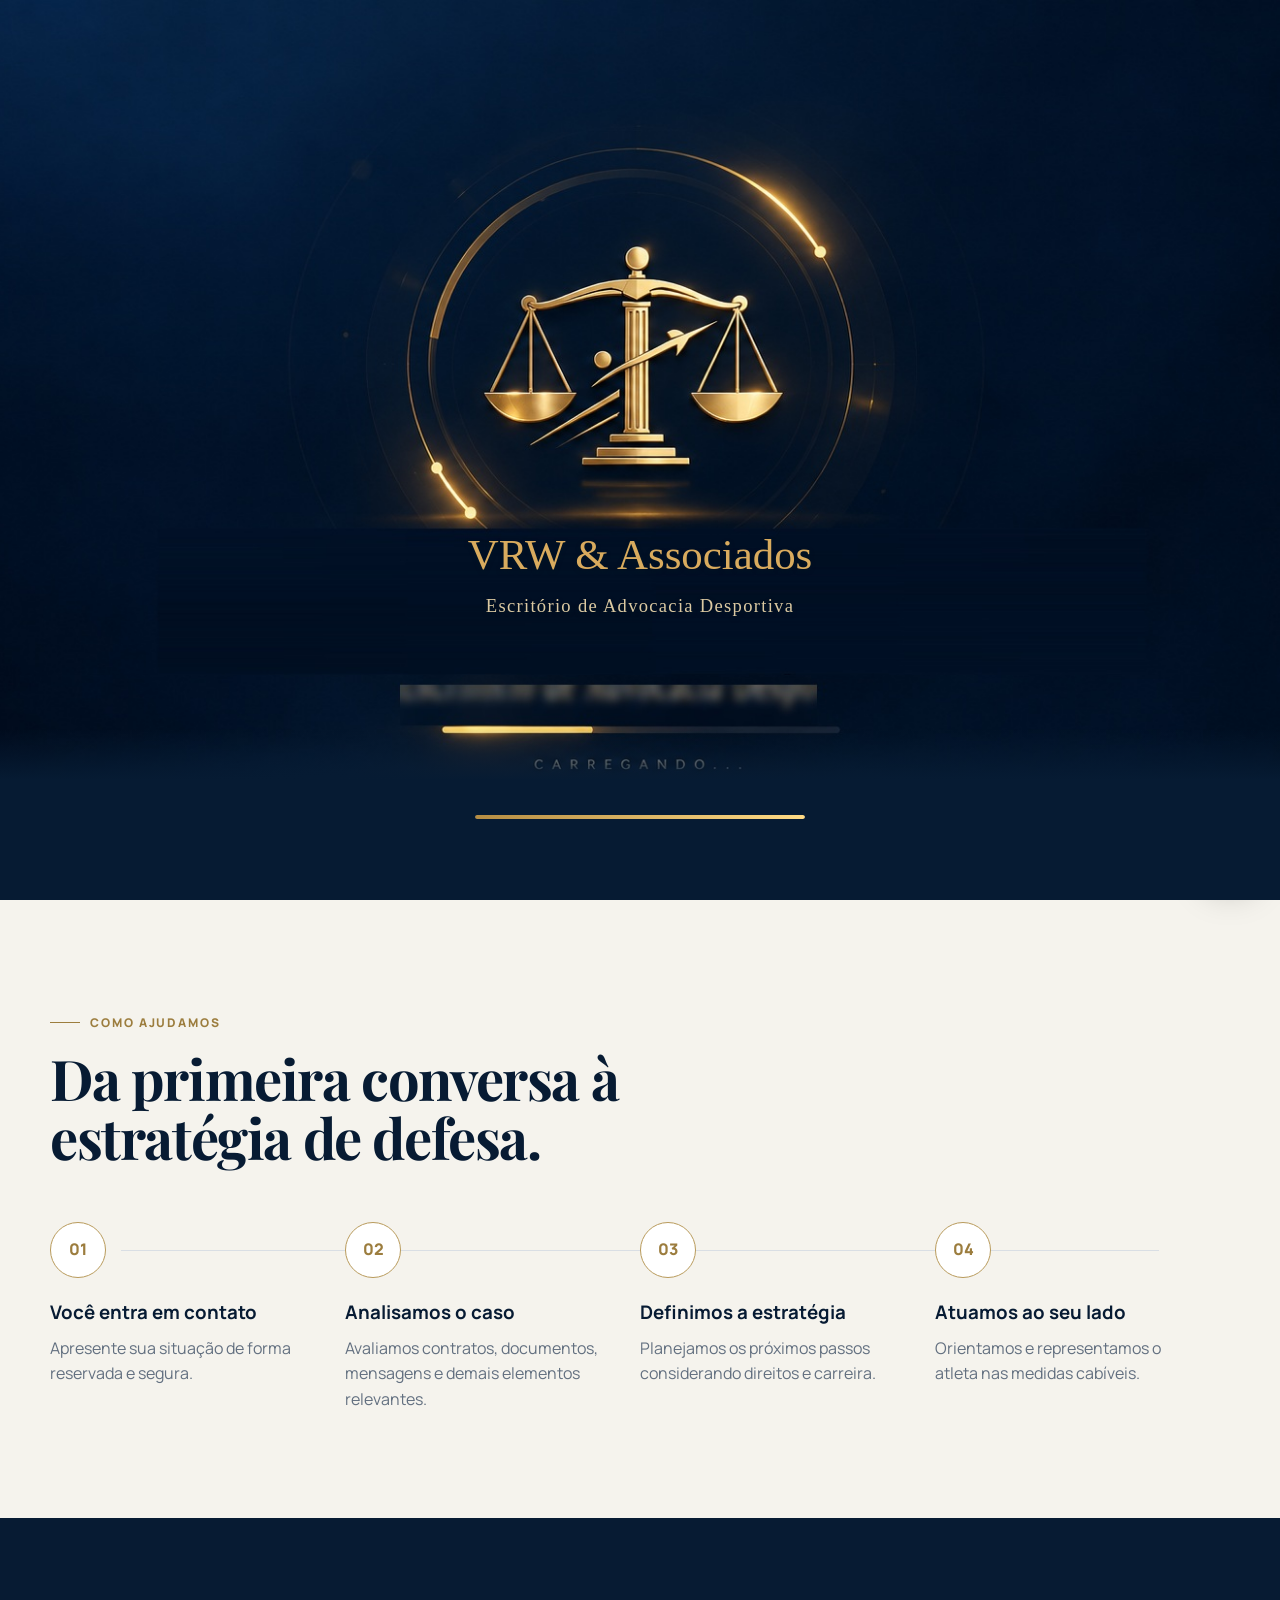
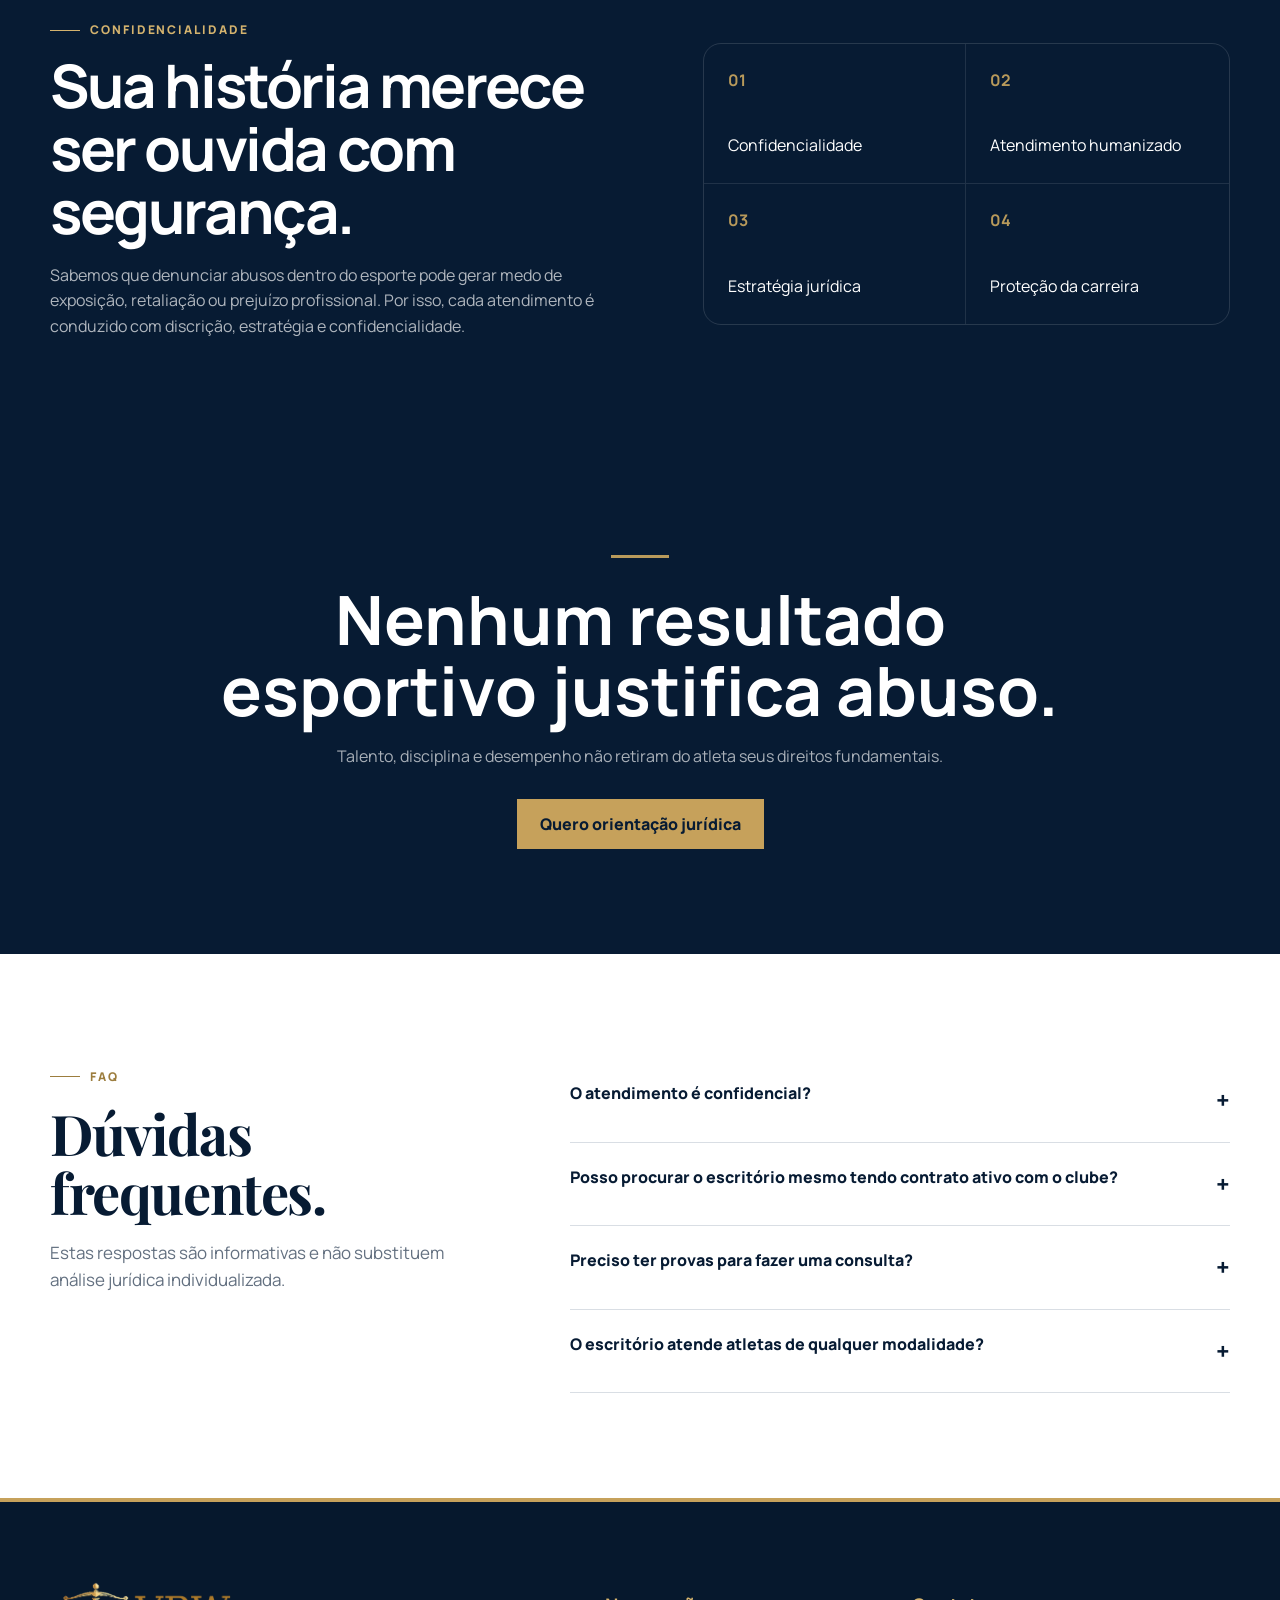
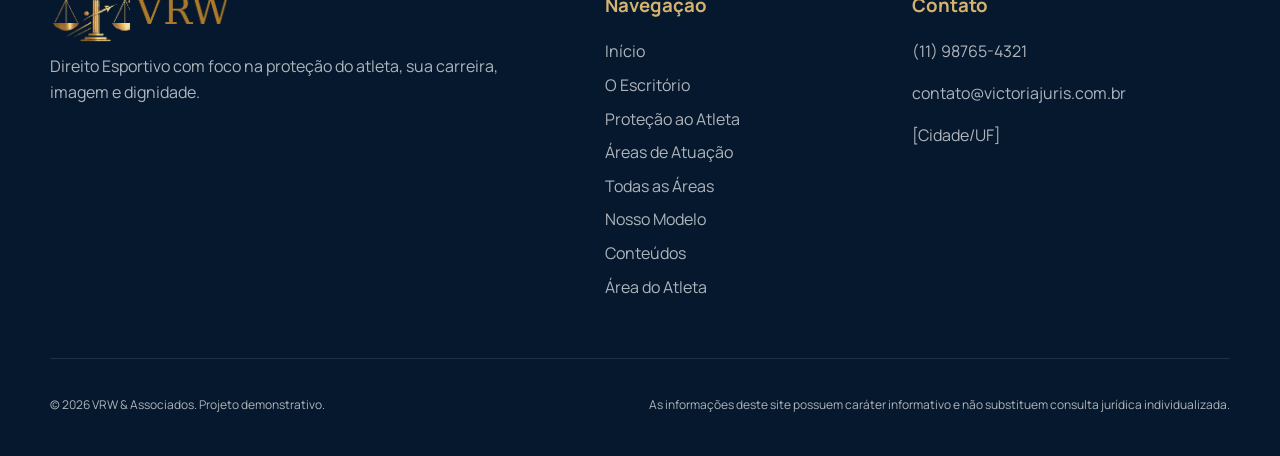
==== index.html @ a1757073 "Add files via upload" ====
<!DOCTYPE html>
<html lang="pt-BR">
<head>
  <meta charset="UTF-8" />
  <meta name="viewport" content="width=device-width, initial-scale=1.0" />
  <meta name="description" content="Escritório especializado em Direito Esportivo e proteção de atletas." />
  <title>VRW & Associados | Direito Esportivo</title>
  <link rel="preconnect" href="https://fonts.googleapis.com">
  <link rel="preconnect" href="https://fonts.gstatic.com" crossorigin>
  <link href="https://fonts.googleapis.com/css2?family=Manrope:wght@400;500;600;700;800&family=Playfair+Display:wght@700&display=swap" rel="stylesheet">
  <link rel="stylesheet" href="style.css" />
</head>
<body><div id="premiumLoader" class="premium-loader loader-b" aria-hidden="true">
<div class="loader-concept-card"><img src="assets/loader-vrw-background.jpg" alt=""><div class="vrw-loader-name" aria-label="VRW & Associados"><strong>VRW &amp; Associados</strong><span>Escritório de Advocacia Desportiva</span></div><div class="loader-progress" role="progressbar" aria-label="Carregando"><i></i></div></div></div>
  

  <a class="skip-link" href="#conteudo">Pular para o conteúdo</a>

  <header class="site-header" id="header">
    <div class="container header-inner">
      <a class="brand" href="#inicio" aria-label="VRW & Associados - início">
        <span class="brand-mark"><img src="assets/logo-vrw-header.png" alt="VRW & Associados"></span>
        
      </a>

      <button class="menu-toggle" id="menuToggle" aria-label="Abrir menu" aria-expanded="false" aria-controls="mainNav">
        <span></span><span></span><span></span>
      </button>

      <nav class="main-nav" id="mainNav" aria-label="Navegação principal">
        <a href="index.html" class="active-page">Início</a>
        <a href="escritorio.html">O Escritório</a>
        <a href="protecao.html">Proteção ao Atleta</a>
        <a href="areas.html">Áreas de Atuação</a>
        <a href="todas-areas.html">Todas as Áreas</a>
        <a href="modelo.html">Nosso Modelo</a>
        <a href="conteudos.html">Conteúdos</a>
<a href="legislacao.html">Legislação</a>
        <a href="area-atleta.html" class="athlete-nav">Área do Atleta</a>
        <a href="contato.html" class="nav-cta">Fale com um especialista</a>
      </nav>
    </div>
  </header>

  <main id="conteudo">
    <section class="hero" id="inicio">
      <div class="hero-overlay"></div>
      <div class="hero-grid-lines" aria-hidden="true"></div>
      <div class="container hero-content reveal">
        <span class="eyebrow">Direito Esportivo • Proteção • Estratégia</span>
        <h1>Sua carreira merece respeito.<br><span>Seus direitos também.</span></h1>
        <p class="hero-text">Defesa especializada de atletas contra discriminação, abuso, assédio e práticas abusivas no ambiente esportivo.</p>
        <div class="hero-actions">
          <a class="btn btn-primary" href="contato.html">Fale com nossa equipe</a>
          <a class="btn btn-secondary" href="conteudos.html">Conheça seus direitos</a>
        </div>
        <p class="hero-note">No esporte, ninguém deve escolher entre proteger sua carreira e proteger sua dignidade.</p>
      </div>
      <div class="hero-badge" aria-hidden="true">VRW & ASSOCIADOS<br>DIREITO ESPORTIVO</div>
    </section>

    

    

    

    <section class="section process">
      <div class="container">
        <div class="section-heading reveal">
          <span class="section-kicker">Como ajudamos</span>
          <h2>Da primeira conversa à estratégia de defesa.</h2>
        </div>
        <div class="process-line">
          <article class="process-step reveal"><span>01</span><h3>Você entra em contato</h3><p>Apresente sua situação de forma reservada e segura.</p></article>
          <article class="process-step reveal"><span>02</span><h3>Analisamos o caso</h3><p>Avaliamos contratos, documentos, mensagens e demais elementos relevantes.</p></article>
          <article class="process-step reveal"><span>03</span><h3>Definimos a estratégia</h3><p>Planejamos os próximos passos considerando direitos e carreira.</p></article>
          <article class="process-step reveal"><span>04</span><h3>Atuamos ao seu lado</h3><p>Orientamos e representamos o atleta nas medidas cabíveis.</p></article>
        </div>
      </div>
    </section>

    <section class="confidentiality">
      <div class="container confidentiality-inner reveal">
        <div>
          <span class="section-kicker light">Confidencialidade</span>
          <h2>Sua história merece ser ouvida com segurança.</h2>
          <p>Sabemos que denunciar abusos dentro do esporte pode gerar medo de exposição, retaliação ou prejuízo profissional. Por isso, cada atendimento é conduzido com discrição, estratégia e confidencialidade.</p>
        </div>
        <div class="trust-grid">
          <div><strong>01</strong><span>Confidencialidade</span></div>
          <div><strong>02</strong><span>Atendimento humanizado</span></div>
          <div><strong>03</strong><span>Estratégia jurídica</span></div>
          <div><strong>04</strong><span>Proteção da carreira</span></div>
        </div>
      </div>
    </section>

    

    <section class="impact">
      <div class="container reveal">
        <span class="impact-line"></span>
        <h2>Nenhum resultado esportivo justifica abuso.</h2>
        <p>Talento, disciplina e desempenho não retiram do atleta seus direitos fundamentais.</p>
        <a class="btn btn-primary" href="contato.html">Quero orientação jurídica</a>
      </div>
    </section>

    <section class="section faq-section">
      <div class="container faq-layout">
        <div class="section-heading reveal">
          <span class="section-kicker">FAQ</span>
          <h2>Dúvidas frequentes.</h2>
          <p>Estas respostas são informativas e não substituem análise jurídica individualizada.</p>
        </div>
        <div class="faq-list">
          <div class="faq-item reveal">
            <button class="faq-question" aria-expanded="false">O atendimento é confidencial?<span>+</span></button>
            <div class="faq-answer"><p>Sim. O atendimento jurídico deve preservar a privacidade das informações compartilhadas, respeitadas as regras profissionais e legais aplicáveis.</p></div>
          </div>
          <div class="faq-item reveal">
            <button class="faq-question" aria-expanded="false">Posso procurar o escritório mesmo tendo contrato ativo com o clube?<span>+</span></button>
            <div class="faq-answer"><p>Sim. A existência de contrato ativo não impede a busca por orientação jurídica independente sobre direitos e obrigações.</p></div>
          </div>
          <div class="faq-item reveal">
            <button class="faq-question" aria-expanded="false">Preciso ter provas para fazer uma consulta?<span>+</span></button>
            <div class="faq-answer"><p>Não necessariamente. A consulta pode servir justamente para entender quais informações e documentos podem ser relevantes para avaliar a situação.</p></div>
          </div>
          <div class="faq-item reveal">
            <button class="faq-question" aria-expanded="false">O escritório atende atletas de qualquer modalidade?<span>+</span></button>
            <div class="faq-answer"><p>O projeto foi pensado para atender atletas de diferentes modalidades. O escopo final deve ser ajustado conforme a estrutura e especialização real da equipe.</p></div>
          </div>
        </div>
      </div>
    </section>

    
  </main>

  <a class="whatsapp-float" href="contato.html" aria-label="Fale com nossa equipe pelo WhatsApp" title="Fale com nossa equipe">WA</a>

  <footer class="site-footer">
    <div class="container footer-grid">
      <div>
        <a class="brand footer-brand" href="index.html">
          <span class="brand-mark"><img src="assets/logo-vrw-header.png" alt="VRW & Associados"></span>
          
        </a>
        <p>Direito Esportivo com foco na proteção do atleta, sua carreira, imagem e dignidade.</p>
      </div>
      <div>
        <h3>Navegação</h3>
        <a href="index.html">Início</a>
        <a href="escritorio.html">O Escritório</a>
        <a href="protecao.html">Proteção ao Atleta</a>
        <a href="areas.html">Áreas de Atuação</a>
        <a href="todas-areas.html">Todas as Áreas</a>
        <a href="modelo.html">Nosso Modelo</a>
        <a href="conteudos.html">Conteúdos</a>
        <a href="area-atleta.html">Área do Atleta</a>
      </div>
      <div>
        <h3>Contato</h3>
        <p>(11) 98765-4321</p>
        <p>contato@victoriajuris.com.br</p>
        <p>[Cidade/UF]</p>
      </div>
    </div>
    <div class="container footer-bottom">
      <p>© 2026 VRW & Associados. Projeto demonstrativo.</p>
      <p>As informações deste site possuem caráter informativo e não substituem consulta jurídica individualizada.</p>
    </div>
  </footer>

  <script src="script.js"></script>
</body>
</html>
---- style.css ----
:root{
  --navy:#09090b;
  --navy-2:#15101f;
  --blue:#7c3aed;
  --green:#a855f7;
  --green-dark:#7c3aed;
  --gold:#c084fc;
  --white:#ffffff;
  --off:#f7f4fa;
  --text:#18131f;
  --muted:#716979;
  --line:#e4dcec;
  --radius:18px;
  --shadow:0 18px 50px rgba(8,27,45,.10);
  --container:min(1180px, calc(100% - 40px));
}
*{box-sizing:border-box}
html{scroll-behavior:smooth}
body{margin:0;font-family:"Manrope",sans-serif;color:var(--text);background:#fff;line-height:1.6}
img{max-width:100%;display:block}
a{text-decoration:none;color:inherit}
button,input,textarea,select{font:inherit}
button{cursor:pointer}
.container{width:var(--container);margin-inline:auto}
.skip-link{position:fixed;left:16px;top:-60px;z-index:9999;background:#fff;color:#000;padding:10px 14px;border-radius:8px}
.skip-link:focus{top:16px}
.site-header{position:fixed;inset:0 0 auto;z-index:1000;transition:.3s ease;border-bottom:1px solid transparent}
.site-header.scrolled{background:rgba(7,5,10,.94);backdrop-filter:blur(12px);border-bottom-color:rgba(255,255,255,.08)}
.header-inner{height:78px;display:flex;align-items:center;justify-content:space-between;gap:24px}
.brand{display:flex;align-items:center;gap:11px;color:#fff;font-weight:700;white-space:nowrap}
.brand-mark{width:40px;height:40px;border:1px solid rgba(255,255,255,.4);display:grid;place-items:center;border-radius:50%;font-family:"Playfair Display",serif;font-size:22px}
.brand-text strong{color:var(--green);font-weight:800}
.main-nav{display:flex;align-items:center;gap:22px;color:rgba(255,255,255,.84);font-size:14px;font-weight:600}
.main-nav a{transition:.2s}
.main-nav a:hover,.main-nav a:focus-visible{color:#fff}
.nav-cta{border:1px solid var(--green);padding:11px 15px;border-radius:999px;color:#fff!important}
.menu-toggle{display:none;background:none;border:0;width:42px;height:42px;padding:8px}
.menu-toggle span{display:block;height:2px;background:#fff;margin:6px 0}
.hero{
  min-height:100vh;
  position:relative;
  display:flex;
  align-items:center;
  color:#fff;
  background:
    radial-gradient(circle at 78% 30%, rgba(168,85,247,.20), transparent 28%),
    radial-gradient(circle at 15% 78%, rgba(124,58,237,.14), transparent 30%),
    linear-gradient(135deg,#050407 0%,#0c0811 52%,#13081b 100%);
  overflow:hidden
}
.hero-overlay{position:absolute;inset:0;background:linear-gradient(180deg,rgba(0,0,0,.08),rgba(0,0,0,.36))}
.hero-grid-lines{position:absolute;right:-180px;bottom:-180px;width:680px;height:680px;border:1px solid rgba(255,255,255,.12);border-radius:50%;box-shadow:0 0 0 80px rgba(255,255,255,.035),0 0 0 160px rgba(255,255,255,.025)}
.hero-content{position:relative;z-index:2;padding-top:120px;padding-bottom:90px}
.eyebrow,.section-kicker{display:inline-flex;align-items:center;gap:10px;text-transform:uppercase;letter-spacing:.15em;font-size:12px;font-weight:800;color:var(--green)}
.eyebrow:before,.section-kicker:before{content:"";width:30px;height:1px;background:currentColor}
.hero h1{font-size:clamp(44px,7vw,82px);line-height:1.02;letter-spacing:-.045em;max-width:900px;margin:22px 0 24px}
.hero h1 span{color:var(--green)}
.hero-text{font-size:clamp(17px,2vw,21px);max-width:690px;color:rgba(255,255,255,.82)}
.hero-actions{display:flex;gap:14px;flex-wrap:wrap;margin:34px 0 30px}
.btn{display:inline-flex;align-items:center;justify-content:center;min-height:50px;padding:0 22px;border-radius:10px;border:1px solid transparent;font-weight:800;transition:.2s ease}
.btn-primary{background:var(--green);color:#110817}
.btn-primary:hover{background:#c084fc;transform:translateY(-2px)}
.btn-secondary{border-color:rgba(255,255,255,.35);color:#fff;background:rgba(255,255,255,.04)}
.btn-secondary:hover{background:rgba(255,255,255,.12)}
.hero-note{max-width:650px;padding-left:18px;border-left:2px solid var(--gold);color:rgba(255,255,255,.72)}
.hero-badge{position:absolute;right:5%;bottom:7%;z-index:2;border:1px solid rgba(255,255,255,.24);border-radius:50%;width:135px;height:135px;display:grid;place-items:center;text-align:center;font-size:11px;letter-spacing:.14em;font-weight:800;transform:rotate(-9deg)}
.section{padding:110px 0}
.split{display:grid;grid-template-columns:1fr 1fr;gap:80px;align-items:start}
.section-heading{max-width:780px}
.section-heading.centered{text-align:center;margin-inline:auto}
.section-heading.centered .section-kicker{justify-content:center}
.section-heading h2{font-size:clamp(34px,5vw,56px);line-height:1.06;letter-spacing:-.04em;margin:16px 0 18px;color:var(--navy)}
.section-heading p{color:var(--muted);font-size:17px}
.intro-copy{font-size:18px;color:var(--muted)}
.issue-grid{display:grid;grid-template-columns:repeat(3,1fr);gap:18px;margin-top:58px}
.issue-card,.area-card{border:1px solid var(--line);border-radius:var(--radius);padding:28px;background:#fff;transition:.25s ease}
.issue-card:hover,.area-card:hover{transform:translateY(-5px);box-shadow:var(--shadow);border-color:#bfcfd6}
.issue-card span{font-size:12px;color:var(--green-dark);font-weight:800}
.issue-card h3,.area-card h3{margin:14px 0 8px;color:var(--navy)}
.issue-card p,.area-card p{margin:0;color:var(--muted)}
.protection{background:var(--off)}
.pillar-grid{display:grid;grid-template-columns:repeat(3,1fr);gap:22px;margin-top:52px}
.pillar-card{background:#fff;border-radius:22px;padding:38px;box-shadow:0 10px 30px rgba(43,16,63,.08)}
.pillar-card.featured{background:var(--navy);color:#fff;transform:translateY(-12px)}
.pillar-card h3{font-size:28px;margin:22px 0 10px}
.pillar-card:not(.featured) h3{color:var(--navy)}
.pillar-card p{color:var(--muted)}
.pillar-card.featured p{color:rgba(255,255,255,.72)}
.pillar-number{width:52px;height:52px;border:1px solid var(--line);display:grid;place-items:center;border-radius:50%;color:var(--green-dark);font-weight:800}
.featured .pillar-number{border-color:rgba(255,255,255,.2);color:var(--green)}
.areas-grid{display:grid;grid-template-columns:repeat(4,1fr);gap:16px;margin-top:48px}
.model{background:var(--navy);color:#fff}
.model .section-heading h2{color:#fff}
.model .section-heading p{color:rgba(255,255,255,.62)}
.model-tabs{display:grid;grid-template-columns:repeat(5,1fr);margin:54px 0 26px;border:1px solid rgba(255,255,255,.14);border-radius:16px;overflow:hidden}
.model-tab{border:0;border-right:1px solid rgba(255,255,255,.12);background:transparent;color:rgba(255,255,255,.58);padding:20px 12px;display:flex;flex-direction:column;gap:5px;align-items:center}
.model-tab:last-child{border-right:0}
.model-tab b{font-size:12px;color:var(--green)}
.model-tab span{font-weight:700}
.model-tab.active{background:var(--green);color:#110817}
.model-tab.active b{color:#110817}
.model-panel{display:none;background:#171020;border:1px solid rgba(255,255,255,.1);border-radius:22px;padding:36px}
.model-panel.active{display:block;animation:fadePanel .35s ease}
@keyframes fadePanel{from{opacity:0;transform:translateY(8px)}to{opacity:1;transform:none}}
.panel-number{color:var(--green);font-size:13px;font-weight:800}
.model-panel h3{font-size:34px;margin:6px 0 8px}
.panel-lead{color:rgba(255,255,255,.68);max-width:800px}
.panel-columns{display:grid;grid-template-columns:repeat(3,1fr);gap:26px;margin-top:30px;padding-top:28px;border-top:1px solid rgba(255,255,255,.1)}
.panel-columns h4{color:var(--green);margin:0 0 7px}
.panel-columns p{color:rgba(255,255,255,.66);margin:0}
.process-line{display:grid;grid-template-columns:repeat(4,1fr);gap:0;margin-top:55px;position:relative}
.process-line:before{content:"";position:absolute;left:6%;right:6%;top:28px;height:1px;background:var(--line)}
.process-step{position:relative;padding-right:30px}
.process-step span{position:relative;z-index:1;width:56px;height:56px;border-radius:50%;background:#fff;border:1px solid var(--green);display:grid;place-items:center;color:var(--green-dark);font-weight:800}
.process-step h3{color:var(--navy);margin:20px 0 8px}
.process-step p{color:var(--muted);margin:0}
.confidentiality{background:linear-gradient(135deg,#09070d,#251334);color:#fff;padding:95px 0}
.confidentiality-inner{display:grid;grid-template-columns:1.05fr .95fr;gap:70px;align-items:center}
.section-kicker.light{color:var(--green)}
.confidentiality h2{font-size:clamp(36px,5vw,60px);line-height:1.05;letter-spacing:-.04em;margin:14px 0 20px}
.confidentiality p{color:rgba(255,255,255,.68)}
.trust-grid{display:grid;grid-template-columns:1fr 1fr;border:1px solid rgba(255,255,255,.13);border-radius:18px;overflow:hidden}
.trust-grid div{min-height:140px;padding:24px;display:flex;flex-direction:column;justify-content:space-between;border-right:1px solid rgba(255,255,255,.1);border-bottom:1px solid rgba(255,255,255,.1)}
.trust-grid div:nth-child(even){border-right:0}
.trust-grid div:nth-last-child(-n+2){border-bottom:0}
.trust-grid strong{color:var(--green)}
.article-grid{display:grid;grid-template-columns:repeat(4,1fr);gap:18px;margin-top:46px}
.article-card{border-top:3px solid var(--navy);background:var(--off);padding:28px;border-radius:0 0 16px 16px;min-height:260px;display:flex;flex-direction:column}
.article-card>span{font-size:12px;text-transform:uppercase;letter-spacing:.12em;color:var(--green-dark);font-weight:800}
.article-card h3{color:var(--navy);font-size:21px}
.article-card a{margin-top:auto;font-weight:800;color:var(--blue)}
.impact{padding:105px 0;background:#08070a;color:#fff;text-align:center}
.impact-line{display:block;width:58px;height:3px;background:var(--green);margin:0 auto 26px}
.impact h2{font-size:clamp(40px,6vw,68px);line-height:1.04;max-width:920px;margin:0 auto 18px}
.impact p{color:rgba(255,255,255,.65);margin-bottom:30px}
.faq-layout{display:grid;grid-template-columns:.8fr 1.2fr;gap:80px}
.faq-item{border-bottom:1px solid var(--line)}
.faq-question{width:100%;border:0;background:transparent;padding:22px 0;display:flex;justify-content:space-between;gap:20px;text-align:left;color:var(--navy);font-weight:800}
.faq-question span{font-size:24px;transition:.2s}
.faq-question[aria-expanded="true"] span{transform:rotate(45deg)}
.faq-answer{display:grid;grid-template-rows:0fr;transition:.3s ease}
.faq-answer>p{overflow:hidden;margin:0;color:var(--muted)}
.faq-item.open .faq-answer{grid-template-rows:1fr}
.faq-item.open .faq-answer>p{padding-bottom:22px}
.contact{background:var(--off)}
.contact-layout{display:grid;grid-template-columns:.85fr 1.15fr;gap:70px}
.contact-copy h2{font-size:clamp(38px,5vw,58px);line-height:1.05;color:var(--navy);margin:15px 0}
.contact-copy>p{color:var(--muted)}
.contact-info{margin-top:35px;padding-top:25px;border-top:1px solid var(--line);display:grid;gap:8px}
.contact-form{background:#fff;padding:34px;border-radius:22px;box-shadow:var(--shadow)}
.contact-form label{display:flex;flex-direction:column;gap:7px;font-weight:700;font-size:14px;margin-bottom:16px}
.contact-form small{font-weight:500;color:var(--muted)}
.field-row{display:grid;grid-template-columns:1fr 1fr;gap:14px}
.contact-form input,.contact-form textarea,.contact-form select{width:100%;border:1px solid var(--line);border-radius:10px;padding:13px 14px;background:#fbfcfc;outline:none}
.contact-form input:focus,.contact-form textarea:focus,.contact-form select:focus{border-color:var(--green-dark);box-shadow:0 0 0 3px rgba(168,85,247,.15)}
.check-label{flex-direction:row!important;align-items:flex-start!important;font-weight:500!important}
.check-label input{width:auto;margin-top:4px}
.btn.full{width:100%;border:0}
.form-status{min-height:24px;font-size:14px;color:var(--green-dark);margin:10px 0 0}
.whatsapp-float{position:fixed;right:22px;bottom:22px;width:56px;height:56px;border-radius:50%;display:grid;place-items:center;background:var(--green);color:#110817;font-weight:900;z-index:950;box-shadow:0 14px 35px rgba(0,0,0,.25)}
.site-footer{background:#050407;color:rgba(255,255,255,.65);padding:70px 0 30px}
.footer-grid{display:grid;grid-template-columns:1.4fr .7fr .9fr;gap:60px}
.footer-brand{margin-bottom:18px}
.footer-grid h3{color:#fff}
.footer-grid a{display:block;margin:8px 0}
.footer-bottom{display:flex;justify-content:space-between;gap:25px;border-top:1px solid rgba(255,255,255,.1);margin-top:50px;padding-top:24px;font-size:12px}
.reveal{opacity:0;transform:translateY(22px);transition:opacity .65s ease,transform .65s ease}
.reveal.visible{opacity:1;transform:none}
:focus-visible{outline:3px solid rgba(168,85,247,.5);outline-offset:3px}
@media (max-width:980px){
  .menu-toggle{display:block}
  .main-nav{position:absolute;top:78px;left:20px;right:20px;background:#0b0710;border:1px solid rgba(255,255,255,.12);border-radius:16px;padding:18px;display:none;flex-direction:column;align-items:stretch;gap:4px;box-shadow:var(--shadow)}
  .main-nav.open{display:flex}
  .main-nav a{padding:11px 8px}
  .nav-cta{text-align:center;margin-top:6px}
  .issue-grid{grid-template-columns:repeat(2,1fr)}
  .areas-grid{grid-template-columns:repeat(2,1fr)}
  .article-grid{grid-template-columns:repeat(2,1fr)}
  .panel-columns{grid-template-columns:1fr}
  .faq-layout,.contact-layout,.confidentiality-inner,.split{grid-template-columns:1fr;gap:42px}
}
@media (max-width:720px){
  :root{--container:min(100% - 28px,1180px)}
  .header-inner{height:70px}
  .main-nav{top:70px;left:14px;right:14px}
  .hero{min-height:94vh;background-position:60% center}
  .hero-content{padding-top:120px}
  .hero h1{font-size:44px}
  .hero-badge{display:none}
  .section{padding:78px 0}
  .issue-grid,.pillar-grid,.areas-grid,.article-grid{grid-template-columns:1fr}
  .pillar-card.featured{transform:none}
  .model-tabs{grid-template-columns:1fr;margin-top:38px}
  .model-tab{display:flex;flex-direction:row;justify-content:flex-start;gap:14px;border-right:0;border-bottom:1px solid rgba(255,255,255,.1);padding:14px 18px}
  .model-tab:last-child{border-bottom:0}
  .model-panel{padding:25px}
  .model-panel h3{font-size:28px}
  .process-line{grid-template-columns:1fr;gap:30px}
  .process-line:before{left:28px;right:auto;top:10px;bottom:10px;width:1px;height:auto}
  .process-step{padding-left:78px;padding-right:0}
  .process-step span{position:absolute;left:0;top:0}
  .field-row{grid-template-columns:1fr;gap:0}
  .contact-form{padding:24px}
  .footer-grid{grid-template-columns:1fr}
  .footer-bottom{flex-direction:column}
}

/* ===== Victoria Juris / multi-page additions ===== */
.brand-mark{
  width:46px;
  height:46px;
  border-radius:14px 14px 18px 18px;
  border:1px solid rgba(192,132,252,.65);
  color:#fff;
  font-size:14px;
  letter-spacing:-.04em;
  background:linear-gradient(145deg,rgba(168,85,247,.16),rgba(255,255,255,.02));
  box-shadow:inset 0 0 22px rgba(168,85,247,.08);
}
.brand-text{font-family:"Playfair Display",serif;font-size:18px;letter-spacing:.02em}
.brand-text strong{font-family:"Manrope",sans-serif;letter-spacing:.08em;text-transform:uppercase;font-size:11px;margin-left:4px}

.hero::before{
  content:"VJ";
  position:absolute;
  right:7vw;
  top:50%;
  transform:translateY(-48%);
  font-family:"Playfair Display",serif;
  font-size:clamp(180px,25vw,430px);
  line-height:.8;
  color:transparent;
  -webkit-text-stroke:1px rgba(192,132,252,.20);
  text-shadow:0 0 80px rgba(168,85,247,.11);
  pointer-events:none;
}
.hero::after{
  content:"";
  position:absolute;
  width:420px;height:520px;
  right:10%;top:50%;
  transform:translateY(-48%);
  clip-path:polygon(50% 0,92% 16%,85% 70%,50% 100%,15% 70%,8% 16%);
  border:1px solid rgba(192,132,252,.28);
  background:linear-gradient(145deg,rgba(168,85,247,.08),rgba(255,255,255,.01));
  box-shadow:0 0 80px rgba(168,85,247,.08);
  pointer-events:none;
}
.hero-overlay{
  background:
    linear-gradient(90deg,rgba(4,3,6,.96) 0%,rgba(7,5,10,.84) 52%,rgba(11,6,16,.30) 100%);
}
.hero-grid-lines{
  right:-210px;bottom:-220px;width:720px;height:720px;
  border-color:rgba(192,132,252,.14);
  box-shadow:0 0 0 80px rgba(168,85,247,.02),0 0 0 160px rgba(168,85,247,.015)
}

/* Internal page */
.inner-page{background:#070609;color:#fff;min-height:100vh}
.inner-page .site-header{background:rgba(7,5,10,.96);border-bottom-color:rgba(255,255,255,.07)}
.page-hero{
  padding:150px 0 85px;
  position:relative;
  overflow:hidden;
  background:
    radial-gradient(circle at 82% 44%,rgba(168,85,247,.20),transparent 25%),
    linear-gradient(135deg,#070609,#120a18);
  border-bottom:1px solid rgba(255,255,255,.08)
}
.page-hero::after{
  content:"VJ";
  position:absolute;
  right:8%;top:46%;
  transform:translateY(-50%);
  font-family:"Playfair Display",serif;
  font-size:clamp(120px,20vw,300px);
  color:transparent;
  -webkit-text-stroke:1px rgba(192,132,252,.22);
}
.breadcrumbs{font-size:12px;color:rgba(255,255,255,.48);margin-bottom:24px}
.breadcrumbs a{color:rgba(255,255,255,.7)}
.page-hero h1{font-size:clamp(44px,7vw,76px);line-height:1;margin:0 0 18px;letter-spacing:-.045em}
.page-hero p{max-width:720px;color:rgba(255,255,255,.68);font-size:18px}
.page-section{padding:90px 0;border-bottom:1px solid rgba(255,255,255,.08)}
.office-grid{display:grid;grid-template-columns:1fr 1fr;gap:70px;align-items:start}
.office-heading h2{font-size:clamp(34px,5vw,52px);line-height:1.08;margin:12px 0 20px}
.office-copy{color:rgba(255,255,255,.68);font-size:17px}
.office-values{display:grid;gap:14px}
.value-card{
  display:grid;grid-template-columns:52px 1fr;gap:16px;
  padding:20px;border:1px solid rgba(255,255,255,.10);
  border-radius:16px;background:rgba(255,255,255,.025)
}
.value-icon{width:52px;height:52px;border:1px solid rgba(168,85,247,.5);border-radius:50%;display:grid;place-items:center;color:#c084fc;font-weight:800}
.value-card h3{margin:0 0 4px;color:#c084fc;font-size:14px;text-transform:uppercase;letter-spacing:.08em}
.value-card p{margin:0;color:rgba(255,255,255,.66)}

.differentials-grid{display:grid;grid-template-columns:repeat(5,1fr);gap:14px;margin-top:38px}
.diff-card{
  min-height:215px;padding:22px;border-radius:16px;
  background:linear-gradient(180deg,rgba(168,85,247,.075),rgba(255,255,255,.02));
  border:1px solid rgba(255,255,255,.09)
}
.diff-card span{display:grid;place-items:center;width:42px;height:42px;border:1px solid rgba(168,85,247,.45);border-radius:12px;color:#c084fc;font-weight:800;margin-bottom:35px}
.diff-card h3{font-size:16px;color:#c084fc;margin:0 0 8px}
.diff-card p{font-size:14px;color:rgba(255,255,255,.6);margin:0}

.office-areas-wrap{display:grid;grid-template-columns:1.2fr .8fr;gap:28px;margin-top:35px}
.office-areas-list{
  display:grid;grid-template-columns:1fr 1fr;gap:10px 28px;
  padding:30px;border:1px solid rgba(255,255,255,.09);border-radius:18px;background:rgba(255,255,255,.02)
}
.office-areas-list div{position:relative;padding-left:16px;color:rgba(255,255,255,.72)}
.office-areas-list div::before{content:"";position:absolute;left:0;top:.7em;width:5px;height:5px;border-radius:50%;background:#a855f7}
.audience-card{
  padding:30px;border:1px solid rgba(168,85,247,.35);border-radius:18px;
  background:radial-gradient(circle at 100% 0,rgba(168,85,247,.14),transparent 45%),rgba(255,255,255,.02)
}
.audience-card h3{color:#c084fc;margin-top:0;font-size:24px}
.audience-card p{color:rgba(255,255,255,.65)}
.sport-dots{display:flex;flex-wrap:wrap;gap:10px;margin-top:24px}
.sport-dots span{min-width:44px;height:44px;border-radius:50%;border:1px solid rgba(168,85,247,.45);display:grid;place-items:center;color:#c084fc;font-weight:800;font-size:12px}

.commitment{
  display:grid;grid-template-columns:1fr .9fr;gap:60px;align-items:center;
  padding:45px;border-radius:22px;border:1px solid rgba(255,255,255,.09);
  background:linear-gradient(135deg,rgba(168,85,247,.07),rgba(255,255,255,.02))
}
.commitment blockquote{margin:0;font-family:"Playfair Display",serif;font-size:clamp(30px,4vw,48px);line-height:1.08;color:#c084fc}
.commitment p{color:rgba(255,255,255,.68)}

.inner-page .site-footer{border-top:1px solid rgba(255,255,255,.08)}
@media(max-width:980px){
  .hero::after{opacity:.45;right:-10%}
  .office-grid,.office-areas-wrap,.commitment{grid-template-columns:1fr}
  .differentials-grid{grid-template-columns:repeat(2,1fr)}
}
@media(max-width:720px){
  .hero::before{right:-25%;opacity:.6}
  .hero::after{width:280px;height:350px;right:-28%;opacity:.3}
  .page-hero::after{right:-25%;opacity:.6}
  .differentials-grid,.office-areas-list{grid-template-columns:1fr}
}

/* ===== Navegação em páginas separadas ===== */
.main-nav a.active-page{
  color:#c084fc;
  position:relative;
}
.main-nav a.active-page::after{
  content:"";
  position:absolute;
  left:0;right:0;bottom:-10px;
  height:2px;
  background:linear-gradient(90deg,#7c3aed,#c084fc);
  border-radius:99px;
}
.inner-page .pillar-card,
.inner-page .issue-card,
.inner-page .area-card,
.inner-page .article-card{
  background:linear-gradient(180deg,rgba(255,255,255,.045),rgba(255,255,255,.018));
  border-color:rgba(255,255,255,.10);
  color:#fff;
}
.inner-page .pillar-card h3,
.inner-page .issue-card h3,
.inner-page .area-card h3,
.inner-page .article-card h3{color:#fff}
.inner-page .pillar-card p,
.inner-page .issue-card p,
.inner-page .area-card p,
.inner-page .article-card p{color:rgba(255,255,255,.60)}
.inner-page .pillar-card.featured{
  background:linear-gradient(145deg,rgba(124,58,237,.35),rgba(20,11,29,.95));
  border:1px solid rgba(192,132,252,.35);
}
.page-areas-grid{grid-template-columns:repeat(3,1fr)}
.area-index{display:block;color:#a855f7;font-size:12px;font-weight:800;margin-bottom:18px}
.content-page-grid{grid-template-columns:repeat(3,1fr)}
.content-page-grid .article-card{min-height:300px}
.model-page-section{background:#070609}
.model-page-section .section-heading h2{color:#fff}
.model-page-section .section-heading p{color:rgba(255,255,255,.62)}
.contact-layout .contact-copy h2{color:#fff}
.inner-page .contact-form{background:#0d0a11;border:1px solid rgba(255,255,255,.10);box-shadow:none}
.inner-page .contact-form input,
.inner-page .contact-form textarea,
.inner-page .contact-form select{
  background:#120e17;color:#fff;border-color:rgba(255,255,255,.12)
}
.inner-page .contact-form input::placeholder,
.inner-page .contact-form textarea::placeholder{color:rgba(255,255,255,.32)}
.inner-page .contact-info{border-top-color:rgba(255,255,255,.10)}
.inner-page .contact-copy>p,
.inner-page .contact-info{color:rgba(255,255,255,.65)}
@media(max-width:980px){
  .page-areas-grid,.content-page-grid{grid-template-columns:repeat(2,1fr)}
}
@media(max-width:720px){
  .main-nav a.active-page::after{bottom:4px}
  .page-areas-grid,.content-page-grid{grid-template-columns:1fr}
}

/* ===== Brand polish v4 ===== */
.brand{
  display:inline-flex;
  align-items:center;
  gap:12px;
  text-decoration:none;
  white-space:nowrap;
}
.brand-mark{
  flex:0 0 46px;
  width:46px;
  height:46px;
  display:grid;
  place-items:center;
  border-radius:14px;
  border:1px solid rgba(192,132,252,.62);
  background:linear-gradient(145deg,rgba(168,85,247,.18),rgba(15,10,20,.92));
  box-shadow:inset 0 0 22px rgba(168,85,247,.08),0 8px 28px rgba(0,0,0,.18);
  font-family:"Manrope",sans-serif;
  font-size:13px;
  line-height:1;
  font-weight:800;
  letter-spacing:.04em;
  color:#fff;
}
.brand-text{
  display:flex;
  align-items:baseline;
  gap:7px;
  font-family:"Manrope",sans-serif;
  font-size:17px;
  line-height:1;
  font-weight:700;
  letter-spacing:-.02em;
  color:#fff;
}
.brand-text strong{
  margin:0;
  font-family:"Manrope",sans-serif;
  font-size:10px;
  line-height:1;
  font-weight:800;
  letter-spacing:.16em;
  text-transform:uppercase;
  color:#c084fc;
}
.footer-brand .brand-text{color:#fff}
@media(max-width:720px){
  .brand{gap:9px}
  .brand-mark{width:40px;height:40px;flex-basis:40px;font-size:12px}
  .brand-text{font-size:15px;gap:5px}
  .brand-text strong{font-size:9px;letter-spacing:.13em}
}

/* ===== Victoria Juris page transition loader ===== */
.page-loader{
  position:fixed;
  inset:0;
  z-index:99999;
  display:grid;
  place-items:center;
  background:
    radial-gradient(circle at 50% 45%,rgba(124,58,237,.16),transparent 28%),
    #060408;
  opacity:0;
  visibility:hidden;
  pointer-events:none;
  transition:opacity .22s ease,visibility .22s ease;
}
.page-loader.is-visible{
  opacity:1;
  visibility:visible;
  pointer-events:all;
}
.vj-loader{
  width:min(230px,70vw);
  display:flex;
  flex-direction:column;
  align-items:center;
  gap:14px;
}
.vj-loader-shield{
  width:76px;
  height:76px;
  display:grid;
  place-items:center;
  border:1px solid rgba(192,132,252,.72);
  border-radius:23px;
  background:linear-gradient(145deg,rgba(168,85,247,.18),rgba(12,8,16,.96));
  box-shadow:0 0 0 0 rgba(168,85,247,.30),inset 0 0 28px rgba(168,85,247,.10);
  animation:vjPulse 1s ease-in-out infinite;
}
.vj-loader-shield span{
  color:#fff;
  font-family:"Manrope",sans-serif;
  font-size:20px;
  font-weight:800;
  letter-spacing:.06em;
}
.vj-loader-name{
  display:flex;
  align-items:baseline;
  gap:7px;
}
.vj-loader-name strong{
  color:#fff;
  font-family:"Manrope",sans-serif;
  font-size:17px;
  font-weight:700;
}
.vj-loader-name span{
  color:#c084fc;
  font-family:"Manrope",sans-serif;
  font-size:10px;
  font-weight:800;
  letter-spacing:.16em;
}
.vj-loader-line{
  width:150px;
  height:2px;
  overflow:hidden;
  border-radius:99px;
  background:rgba(255,255,255,.08);
}
.vj-loader-line i{
  display:block;
  width:45%;
  height:100%;
  border-radius:inherit;
  background:linear-gradient(90deg,#7c3aed,#c084fc);
  animation:vjLoadingLine .85s ease-in-out infinite;
}
@keyframes vjPulse{
  0%,100%{transform:scale(.96);box-shadow:0 0 0 0 rgba(168,85,247,.28),inset 0 0 28px rgba(168,85,247,.10)}
  50%{transform:scale(1.04);box-shadow:0 0 0 12px rgba(168,85,247,0),0 0 35px rgba(168,85,247,.16),inset 0 0 28px rgba(168,85,247,.14)}
}
@keyframes vjLoadingLine{
  0%{transform:translateX(-115%)}
  50%{transform:translateX(115%)}
  100%{transform:translateX(260%)}
}
@media(prefers-reduced-motion:reduce){
  .vj-loader-shield,.vj-loader-line i{animation:none}
}

/* =========================================================
   VICTORIA JURIS V6 — AZUL / DOURADO / BRANCO
   Institutional editorial redesign
   ========================================================= */
:root{
  --navy:#071b33;
  --navy-2:#0b2747;
  --blue:#0e3a67;
  --green:#b89a5b;
  --green-dark:#9c7d3e;
  --gold:#c6a15b;
  --off:#f5f3ed;
  --text:#0a2038;
  --muted:#637080;
  --line:#d9dee4;
}

html{scroll-behavior:smooth}
body{
  background:#fff;
  color:var(--text);
  font-family:"Manrope",sans-serif;
}
::selection{background:#c6a15b;color:#071b33}

/* Header: clean institutional bar */
.site-header,
.inner-page .site-header{
  background:#fff !important;
  border-bottom:1px solid #e5e7eb !important;
  box-shadow:none !important;
}
.site-header .brand-text,
.inner-page .site-header .brand-text{color:#071b33}
.site-header .brand-mark,
.inner-page .site-header .brand-mark{
  color:#071b33;
  border:1px solid #c6a15b;
  background:#fff;
  box-shadow:none;
}
.main-nav a{color:#24364a}
.main-nav a:hover,
.main-nav a.active-page{color:#9c7d3e}
.main-nav a.active-page::after{
  background:#c6a15b;
  height:1px;
}
.main-nav .nav-cta{
  color:#071b33;
  border-color:#c6a15b;
  background:transparent;
}
.main-nav .nav-cta:hover{
  background:#071b33;
  color:#fff;
  border-color:#071b33;
}
.menu-toggle span{background:#071b33}

/* Brand polish */
.brand-mark{
  border-radius:0;
  width:48px;height:48px;flex-basis:48px;
  font-family:"Playfair Display",serif;
  font-size:17px;
}
.brand-text{
  color:#071b33;
  font-family:"Playfair Display",serif;
  font-size:20px;
  font-weight:700;
  gap:8px;
}
.brand-text strong{
  color:#9c7d3e;
  font-family:"Manrope",sans-serif;
  font-size:9px;
  letter-spacing:.18em;
}

/* Homepage hero: editorial, spacious, no stock photography */
.hero{
  min-height:92vh;
  padding-top:92px;
  color:#fff;
  background:
    linear-gradient(110deg,rgba(5,24,45,.99) 0%,rgba(7,35,64,.97) 56%,rgba(12,54,91,.92) 100%) !important;
}
.hero-overlay{
  background:
    linear-gradient(90deg,rgba(4,21,40,.94) 0%,rgba(7,31,57,.76) 56%,rgba(7,31,57,.18) 100%) !important;
}
.hero::before{
  content:"VJ";
  color:transparent;
  -webkit-text-stroke:1px rgba(198,161,91,.26);
  text-shadow:none;
  right:4vw;
  font-size:clamp(210px,28vw,500px);
}
.hero::after{
  border:1px solid rgba(198,161,91,.28);
  background:transparent;
  box-shadow:none;
}
.hero .eyebrow,
.page-hero .eyebrow{
  color:#d9bd82;
  letter-spacing:.18em;
}
.hero h1{
  max-width:900px;
  font-family:"Playfair Display",serif;
  font-weight:700;
  letter-spacing:-.035em;
}
.hero h1 .accent{color:#d4b36e}
.hero p{color:rgba(255,255,255,.80)}
.hero-quote{border-left-color:#c6a15b;color:rgba(255,255,255,.78)}
.hero-grid-lines{border-color:rgba(198,161,91,.16);box-shadow:none}
.hero-badge{border-color:rgba(198,161,91,.45);color:#fff}

/* Buttons */
.btn-primary{
  background:#c6a15b;
  color:#071b33;
  border-color:#c6a15b;
  border-radius:0;
  box-shadow:none;
}
.btn-primary:hover{background:#d5b774;border-color:#d5b774}
.btn-secondary{
  color:#fff;
  border-color:rgba(255,255,255,.52);
  border-radius:0;
}
.btn-secondary:hover{background:#fff;color:#071b33}

/* General editorial sections */
.section,
.page-section{padding-top:105px;padding-bottom:105px}
.section-kicker{color:#9c7d3e;letter-spacing:.16em}
.section-heading h2,
.office-heading h2,
.contact-copy h2{
  color:#071b33;
  font-family:"Playfair Display",serif;
  letter-spacing:-.025em;
}
.section-heading p,
.office-copy,
.contact-copy>p{color:#637080}
.section-heading.centered{max-width:850px}
.section-heading.centered::after{
  content:"";
  display:block;
  width:64px;height:1px;
  margin:28px auto 0;
  background:#c6a15b;
}

/* Cards become flatter and more refined */
.issue-card,.area-card,.article-card,.pillar-card,.diff-card,.value-card{
  border-radius:0 !important;
  box-shadow:none !important;
}
.issue-card,.area-card,.article-card{
  border:0;
  border-top:1px solid #c6a15b;
  background:#fff;
}
.issue-card:hover,.area-card:hover,.article-card:hover{
  transform:translateY(-3px);
  border-color:#071b33;
}
.issue-card span,.area-index,.article-card>span{color:#9c7d3e}
.issue-card h3,.area-card h3,.article-card h3{color:#071b33}
.issue-card p,.area-card p,.article-card p{color:#637080}

/* Alternating institutional bands */
.protection,.model,.content-section{background:#f5f3ed}
.areas{background:#fff}
.pillar-card{
  background:#fff;
  border:1px solid #dfe3e8;
}
.pillar-card.featured{
  background:#071b33 !important;
  border-color:#071b33 !important;
}
.pillar-card.featured h3,.pillar-card.featured p{color:#fff !important}
.pillar-number{color:#9c7d3e}

/* Model */
.model-tabs{
  border-bottom:1px solid #d9dee4;
  background:transparent;
}
.model-tab{color:#637080}
.model-tab.active{color:#071b33;border-color:#c6a15b}
.model-tab b{color:#9c7d3e}
.model-panel{
  background:#071b33;
  border-radius:0;
  border:0;
  color:#fff;
}
.model-panel h3,.model-panel h4{color:#fff}
.model-panel p{color:rgba(255,255,255,.72)}
.panel-number{color:#d4b36e}

/* Confidentiality / impact */
.confidentiality,
.impact{
  background:#071b33 !important;
}
.confidentiality::before,.impact::before{opacity:.08}
.confidentiality .section-kicker,.impact .section-kicker{color:#d4b36e}

/* Internal pages */
.inner-page{background:#fff;color:#071b33}
.page-hero{
  padding:170px 0 105px;
  background:
    linear-gradient(115deg,#071b33 0%,#0a3157 72%,#0d416f 100%);
  border-bottom:4px solid #c6a15b;
}
.page-hero::after{
  color:transparent;
  -webkit-text-stroke:1px rgba(198,161,91,.23);
}
.page-hero h1{
  color:#fff;
  font-family:"Playfair Display",serif;
  letter-spacing:-.03em;
}
.page-hero p{color:rgba(255,255,255,.76)}
.breadcrumbs,.breadcrumbs a{color:rgba(255,255,255,.62)}

.page-section{
  background:#fff;
  border-bottom:1px solid #e3e6ea;
}
.page-section:nth-of-type(odd){background:#f7f6f2}

.office-copy{color:#637080}
.value-card{
  background:#fff;
  border:1px solid #dfe3e8;
}
.value-icon{
  color:#9c7d3e;
  border-color:#c6a15b;
}
.value-card h3{color:#9c7d3e}
.value-card p{color:#637080}

.diff-card{
  background:#fff;
  border:1px solid #dfe3e8;
  border-top:2px solid #c6a15b;
}
.diff-card span{border-color:#c6a15b;color:#9c7d3e;border-radius:0}
.diff-card h3{color:#071b33}
.diff-card p{color:#637080}

.office-areas-list{
  background:#fff;
  border:1px solid #dfe3e8;
  border-radius:0;
}
.office-areas-list div{color:#445365}
.office-areas-list div::before{background:#c6a15b}
.audience-card{
  border-radius:0;
  border:1px solid #c6a15b;
  background:#071b33;
}
.audience-card h3{color:#d4b36e}
.audience-card p{color:rgba(255,255,255,.72)}
.sport-dots span{border-color:#c6a15b;color:#d4b36e}

.commitment{
  border-radius:0;
  border:0;
  border-left:4px solid #c6a15b;
  background:#071b33;
}
.commitment h2{color:#fff}
.commitment p{color:rgba(255,255,255,.72)}
.commitment blockquote{color:#d4b36e}

/* Standalone cards */
.inner-page .pillar-card,
.inner-page .issue-card,
.inner-page .area-card,
.inner-page .article-card{
  background:#fff;
  border-color:#dfe3e8;
  color:#071b33;
}
.inner-page .pillar-card h3,
.inner-page .issue-card h3,
.inner-page .area-card h3,
.inner-page .article-card h3{color:#071b33}
.inner-page .pillar-card p,
.inner-page .issue-card p,
.inner-page .area-card p,
.inner-page .article-card p{color:#637080}
.inner-page .pillar-card.featured{
  background:#071b33 !important;
  border-color:#071b33 !important;
}
.inner-page .model-page-section{background:#f5f3ed}
.model-page-section .section-heading h2{color:#071b33}
.model-page-section .section-heading p{color:#637080}

/* Contact */
.inner-page .contact-form{
  background:#fff;
  border:1px solid #dfe3e8;
  border-radius:0;
}
.inner-page .contact-form label{color:#071b33}
.inner-page .contact-form input,
.inner-page .contact-form textarea,
.inner-page .contact-form select{
  background:#fff;
  color:#071b33;
  border-color:#cfd5dc;
  border-radius:0;
}
.inner-page .contact-form input:focus,
.inner-page .contact-form textarea:focus,
.inner-page .contact-form select:focus{
  border-color:#c6a15b;
  box-shadow:0 0 0 3px rgba(198,161,91,.12);
}
.inner-page .contact-info{color:#445365}

/* Footer */
.site-footer{
  background:#06182d !important;
  color:#fff;
  border-top:4px solid #c6a15b !important;
}
.site-footer .brand-mark{
  color:#fff;
  border-color:#c6a15b;
  background:transparent;
}
.site-footer .brand-text{color:#fff}
.site-footer .brand-text strong{color:#d4b36e}
.site-footer h3{color:#d4b36e}
.site-footer a,.site-footer p{color:rgba(255,255,255,.68)}
.site-footer a:hover{color:#fff}

/* Loader recolored to match the new identity */
.page-loader{
  background:
    radial-gradient(circle at 50% 45%,rgba(198,161,91,.10),transparent 28%),
    #06182d;
}
.vj-loader-shield{
  border-color:#c6a15b;
  background:#071b33;
  box-shadow:0 0 0 0 rgba(198,161,91,.24),inset 0 0 28px rgba(198,161,91,.07);
}
.vj-loader-name span{color:#d4b36e}
.vj-loader-line{background:rgba(255,255,255,.12)}
.vj-loader-line i{background:linear-gradient(90deg,#9c7d3e,#e0c58e)}
@keyframes vjPulse{
  0%,100%{transform:scale(.96);box-shadow:0 0 0 0 rgba(198,161,91,.22)}
  50%{transform:scale(1.04);box-shadow:0 0 0 12px rgba(198,161,91,0),0 0 34px rgba(198,161,91,.14)}
}

/* Mobile */
@media(max-width:980px){
  .main-nav{
    background:#fff !important;
    border-left:1px solid #e5e7eb;
  }
  .main-nav a{color:#071b33}
}
@media(max-width:720px){
  .hero{min-height:88vh}
  .section,.page-section{padding-top:75px;padding-bottom:75px}
  .brand-text{font-size:17px}
}


/* =========================================================
   MOTION CONCEPT — base limpa V6
   Movimento editorial inspirado na referência enviada.
   ========================================================= */
html{scroll-behavior:auto}
body{overflow-x:hidden}

/* O fundo do hero fica; somente o CONTEÚDO principal viaja. */
.hero,.page-hero{overflow:hidden}
.hero .container,.page-hero .container{position:relative}
.hero-copy-motion{
  will-change:transform,opacity;
  transform:translate3d(0,0,0);
}

/* Revelação editorial genérica */
.motion-reveal{
  opacity:0;
  transform:translate3d(0,42px,0);
  filter:blur(2px);
  transition:
    opacity .9s ease,
    transform 1.05s cubic-bezier(.16,1,.3,1),
    filter .8s ease;
}
.motion-reveal.motion-in{
  opacity:1;
  transform:translate3d(0,0,0);
  filter:blur(0);
}
.motion-from-left{transform:translate3d(-72px,0,0)}
.motion-from-right{transform:translate3d(72px,0,0)}
.motion-from-left.motion-in,.motion-from-right.motion-in{transform:translate3d(0,0,0)}

/* Cards: chegam em sequência, não todos juntos */
.motion-card{
  opacity:0;
  transform:translate3d(0,58px,0) scale(.985);
  transition:
    opacity .75s ease,
    transform .95s cubic-bezier(.16,1,.3,1),
    box-shadow .4s ease,
    border-color .4s ease;
  transition-delay:var(--motion-delay,0ms);
}
.motion-card.motion-in{
  opacity:1;
  transform:translate3d(0,0,0) scale(1);
}

/* primeira linha pode vir levemente de lados opostos */
.motion-card[data-motion-col="0"]{transform:translate3d(-34px,48px,0) scale(.985)}
.motion-card[data-motion-col="2"]{transform:translate3d(34px,48px,0) scale(.985)}
.motion-card.motion-in[data-motion-col]{transform:translate3d(0,0,0) scale(1)}

/* detalhe dourado de progresso quase invisível */
.motion-progress{
  position:fixed;z-index:9999;left:0;top:0;width:100%;height:2px;
  background:#c6a15b;transform:scaleX(0);transform-origin:left;
  pointer-events:none;will-change:transform;
}

/* mantém header limpo e estável */
.site-header{position:relative;z-index:1000}

/* reduced motion */
@media(prefers-reduced-motion:reduce){
 .hero-copy-motion,.motion-reveal,.motion-card{
   transform:none!important;opacity:1!important;filter:none!important;transition:none!important
 }
 .motion-progress{display:none}
}

/* =========================================================
 VRW MOTION V1 — scene transition
 ========================================================= */
:root{--motion-ease:cubic-bezier(.16,1,.3,1)}
html,body{overflow-x:hidden}

/* Brand header */
.brand-mark,.logo-mark{min-width:62px;width:auto;padding:0 10px;font-size:13px;white-space:nowrap}
.brand-name strong,.brand-text strong{letter-spacing:-.02em}

/* ESSENTIAL CONTENT IS VISIBLE BY DEFAULT */
.motion-reveal,.motion-card{opacity:1;filter:none}
html.motion-ready .motion-reveal:not(.motion-in){opacity:0;filter:blur(1.5px)}
html.motion-ready .motion-card:not(.motion-in){opacity:0}

/* Hero acts as the outgoing scene. Background remains vertical-scroll driven. */
.hero,.page-hero{position:relative;overflow:hidden;isolation:isolate}
.hero .container,.page-hero .container{position:relative}
.hero-copy-motion,.motion-scene-copy{will-change:transform,opacity}

/* Next section naturally rises into view and visually replaces hero. */
.hero + section,.page-hero + section{
 position:relative;z-index:5;
 background:var(--off,#f5f3ed);
 box-shadow:0 -2px 0 rgba(198,161,91,.72);
}

/* decorative VJ leftovers hidden: new identity should not show old monogram */
.hero-visual .vj,.hero-visual .vj-mark,.page-hero::after{opacity:0!important}

/* staggered content arrival */
html.motion-ready .motion-card{
 transition:opacity .7s ease,transform .95s var(--motion-ease),box-shadow .35s ease;
 transition-delay:var(--motion-delay,0ms)
}
html.motion-ready .motion-card:not(.motion-in){transform:translate3d(var(--entry-x,0),52px,0) scale(.988)}
html.motion-ready .motion-card.motion-in{transform:none}
.motion-card:nth-child(3n+1){--entry-x:-32px}
.motion-card:nth-child(3n+2){--entry-x:0px}
.motion-card:nth-child(3n){--entry-x:32px}

/* Legislation */
.legislation-grid{display:grid;grid-template-columns:repeat(3,1fr);gap:20px;margin-top:48px}
.law-card{background:#fff;border-top:2px solid #c6a15b;padding:36px;min-height:330px;display:flex;flex-direction:column;align-items:flex-start}
.law-card>span{font-family:"Playfair Display",serif;font-size:48px;color:rgba(198,161,91,.2);align-self:flex-end;line-height:1}
.law-card small{font-weight:700;letter-spacing:.16em;color:#9c7d3e;margin-bottom:22px}
.law-card h3{font-family:"Playfair Display",serif;color:#071b33;font-size:28px;margin:0 0 14px}
.law-card p{color:#637080;line-height:1.65}
.law-card a{margin-top:auto;color:#071b33;font-weight:700;text-decoration:none}
@media(max-width:900px){.legislation-grid{grid-template-columns:1fr}.law-card{min-height:260px}}

/* loading concept: CSS 3D V² R² W, counter-clockwise */
.v2-loader-demo{perspective:700px}
@keyframes VRWSpinCCW{to{transform:rotateY(-360deg)}}

/* =========================================================
   MOTION V2 — capa sai rápido; conteúdo sobe para a direita
   ========================================================= */
.hero,.page-hero{
  will-change:opacity;
}
.hero-copy-motion,.motion-scene-copy{
  transform-origin:center center;
  will-change:transform,opacity;
}
/* A próxima seção toma a tela imediatamente após a capa */
.hero + section,.page-hero + section{
  position:relative;
  z-index:10;
}

/* =========================================================
   MOTION V3 — capa encaixada / sem vazio intermediário
   ========================================================= */
.brand{gap:0!important}
.brand-mark,.logo-mark{
  min-width:72px!important;width:auto!important;padding:0 10px!important;
  font-family:"Playfair Display",serif!important;font-size:14px!important;
  letter-spacing:.01em!important;
}
.brand-name,.brand-text{display:none!important}

/* A capa não deve desbotar e deixar um retângulo vazio. */
.hero,.page-hero{
  opacity:1!important;
  filter:none!important;
}

/* Próxima seção fica pronta para subir visualmente por cima da capa. */
.hero + section,.page-hero + section{
  position:relative;
  z-index:20;
  will-change:transform;
  transform:translate3d(0,0,0);
  box-shadow:0 -2px 0 #c6a15b;
}

/* V4 — hero/capa some 100% depois da transição */
.hero.motion-cover-gone,.page-hero.motion-cover-gone{
  visibility:hidden!important;
}

/* V6 fixes: persistent navigation + exact hero restoration */
.site-header{
  position:sticky!important;
  top:0!important;
  z-index:5000!important;
  background:#fff!important;
  width:100%;
}
.hero,.page-hero{scroll-margin-top:0}

/* =========================================================
   V7 FINAL FIXES
   1) header permanently fixed
   2) hero rest state exactly fills viewport below header
   ========================================================= */
:root{--fixed-header-h:78px}

.site-header{
  position:fixed!important;
  top:0!important;left:0!important;right:0!important;
  width:100%!important;
  z-index:99999!important;
  transform:none!important;
  opacity:1!important;
  visibility:visible!important;
  background:#fff!important;
}
body{padding-top:var(--fixed-header-h)!important}

/* The cover fills exactly the remaining viewport, so no next-section strip is visible. */
.hero{
  min-height:calc(100vh - var(--fixed-header-h))!important;
  height:calc(100vh - var(--fixed-header-h))!important;
}
.page-hero{
  /* internal covers keep their intended size */
}

/* when back at top, absolutely no transform/margin from previous transition */
body.v7-cover-rest .hero + section{
  transform:none!important;
  margin-bottom:0!important;
}
@media(max-width:900px){
 :root{--fixed-header-h:72px}
}

/* V8 A/B — new approved identity + premium loader */
.brand-mark,.logo-mark{width:118px!important;height:52px!important;padding:0!important;border:0!important;overflow:hidden!important;background:#071b33!important}
.brand-mark img,.logo-mark img{width:100%!important;height:100%!important;object-fit:cover!important;object-position:center!important;display:block!important}
.premium-loader{position:fixed;inset:0;z-index:2147483647;background:radial-gradient(circle at 50% 42%,#123b64 0,#071b33 52%,#041426 100%);display:grid;place-items:center;opacity:1;visibility:visible;transition:opacity .75s ease,visibility .75s ease}
.premium-loader.is-leaving{opacity:0;visibility:hidden;pointer-events:none}
.loader-core{text-align:center;perspective:900px;position:relative}
.loader-coin{width:124px;height:124px;margin:auto;position:relative;transform-style:preserve-3d;animation:coinSpin 2.6s linear infinite}
.loader-face{position:absolute;inset:0;border:1px solid #c6a15b;border-radius:50%;display:grid;place-items:center;backface-visibility:hidden;color:#d7b86d;font-size:58px;box-shadow:0 0 38px rgba(198,161,91,.15),inset 0 0 25px rgba(198,161,91,.1)}
.loader-back{transform:rotateY(180deg);font:700 17px Georgia,serif;letter-spacing:.08em}
.loader-orbit{position:absolute;width:160px;height:160px;border:1px solid rgba(198,161,91,.28);border-radius:50%;left:50%;top:62px;transform:translate(-50%,-50%) rotateX(68deg);animation:orbit 3.8s linear infinite}
.loader-title{margin-top:27px;color:#d7b86d;font:500 28px Georgia,serif;letter-spacing:.035em}.loader-title span{font-size:.82em}
.loader-sub{margin-top:8px;color:#d9c69a;text-transform:uppercase;letter-spacing:.18em;font-size:10px}
.loader-progress{width:270px;height:2px;margin:25px auto 0;background:rgba(255,255,255,.12);overflow:hidden}.loader-progress i{display:block;height:100%;width:0;background:#d5aa52;animation:loadbar 2.35s cubic-bezier(.22,.7,.25,1) forwards}
@keyframes coinSpin{to{transform:rotateY(-360deg)}}@keyframes orbit{to{transform:translate(-50%,-50%) rotateX(68deg) rotateZ(-360deg)}}@keyframes loadbar{to{width:100%}}
.loader-b{background:#06192e}.loader-concept-card{width:min(100vw,1280px);height:min(100vh,720px);position:relative;display:grid;place-items:center;overflow:hidden}
.loader-concept-card>img{width:100%;height:100%;object-fit:cover;display:block}
.loader-b .loader-progress{position:absolute;left:50%;bottom:9%;transform:translateX(-50%);width:min(340px,52vw)}
@media(prefers-reduced-motion:reduce){.loader-coin,.loader-orbit{animation:none}}

/* =========================================================
   V9B — legacy loader removed permanently
   ========================================================= */
.page-loader,#pageLoader,.vj-loader,.vj-loader-shield,.vj-loader-name,
.vj-loader-line,.loader-screen:not(.premium-loader){
  display:none!important;
  visibility:hidden!important;
  opacity:0!important;
  pointer-events:none!important;
}

/* New B loader: only ONE visible loading bar.
   The bar is aligned over the bar already drawn in the artwork. */
.loader-b .loader-progress{
  position:absolute!important;
  left:50%!important;
  bottom:16.55%!important;
  transform:translateX(-50%)!important;
  width:min(300px,24vw)!important;
  height:4px!important;
  margin:0!important;
  background:rgba(7,27,51,.62)!important;
  border-radius:999px!important;
  overflow:hidden!important;
  z-index:5!important;
}
.loader-b .loader-progress i{
  display:block!important;
  width:0;
  height:100%!important;
  background:linear-gradient(90deg,#b98d3e,#f0c76c)!important;
  box-shadow:0 0 12px rgba(240,199,108,.75)!important;
  border-radius:999px!important;
  animation:v9SingleBar 2.35s cubic-bezier(.22,.7,.25,1) forwards!important;
}
@keyframes v9SingleBar{to{width:100%}}

/* V10 — compact header identity + seamless loader */
.brand-mark,.logo-mark{
  width:142px!important;
  height:48px!important;
  background:#071a2f!important;
  overflow:hidden!important;
}
.brand-mark img,.logo-mark img{
  width:100%!important;height:100%!important;
  object-fit:contain!important;
  object-position:center!important;
  display:block!important;
}
/* Match the outer loader to the artwork edge so letterboxing is invisible. */
.loader-b{
  background:#052141!important;
}
.loader-concept-card{
  width:100vw!important;
  height:100vh!important;
  background:#052141!important;
}
.loader-concept-card>img{
  width:100%!important;
  height:100%!important;
  object-fit:contain!important;
  background:#052141!important;
}
/* Only the animated CSS bar remains; baked-in bar was removed from the artwork. */
.loader-b .loader-progress{
  bottom:12.9%!important;
  width:min(395px,24vw)!important;
  height:4px!important;
  background:rgba(255,255,255,.10)!important;
}
@media(max-width:900px){
  .brand-mark,.logo-mark{width:112px!important;height:42px!important}
  .loader-b .loader-progress{width:min(310px,48vw)!important}
}

/* V11 — larger header brand */
.site-header .brand-mark,
.site-header .logo-mark{
  width:190px!important;
  height:60px!important;
  flex:0 0 190px!important;
}
.site-header .brand-mark img,
.site-header .logo-mark img{
  width:100%!important;
  height:100%!important;
  object-fit:cover!important;
  object-position:center!important;
  transform:scale(1.18);
}
@media(max-width:900px){
  .site-header .brand-mark,.site-header .logo-mark{
    width:145px!important;height:50px!important;flex-basis:145px!important;
  }
}

/* V12: team feature and responsive loader */
.team-feature{background:#081c33;padding:80px 0;color:white;overflow:hidden}
.team-feature-inner{display:grid;grid-template-columns:minmax(0,1.45fr) minmax(260px,.8fr);gap:52px;align-items:center}
.team-photo-wrap{overflow:hidden;border:1px solid rgba(198,161,91,.4)}
.team-photo-wrap img{width:100%;display:block;object-fit:cover;aspect-ratio:1.45}
.team-feature-copy h2{color:white;font-family:Georgia,serif;font-size:clamp(30px,3.5vw,54px);line-height:1.12;margin:18px 0}
.team-feature-copy p{color:#c9d4df;line-height:1.8;margin-bottom:25px}
/* Full-screen cover; never a floating rectangle. */
.premium-loader.loader-b{background:#061b33!important}
.loader-b .loader-concept-card{width:100vw!important;height:100dvh!important;background:#061b33!important;overflow:hidden!important}
.loader-b .loader-concept-card>img{width:100%!important;height:100%!important;object-fit:cover!important;object-position:center!important;filter:none!important}
/* Hide all baked-in bar graphics and place just one live progress bar. */
.loader-b .loader-concept-card::after{content:"";position:absolute;bottom:0;left:0;right:0;height:19%;background:linear-gradient(to bottom,transparent,#061b33 30%,#061b33 100%);pointer-events:none;z-index:2}
.loader-b .loader-progress{position:absolute!important;z-index:3!important;left:50%!important;bottom:9%!important;transform:translateX(-50%)!important;width:min(330px,62vw)!important;height:4px!important;margin:0!important;background:rgba(255,255,255,.18)!important}
.loader-b .loader-progress i{background:linear-gradient(90deg,#b58d43,#ffdb85)!important}
@media(max-width:900px){.team-feature-inner{grid-template-columns:1fr;gap:25px}.team-feature{padding:55px 0}.loader-b .loader-concept-card>img{object-fit:contain!important;background:#061b33!important}}

/* V13 — ajustes de contraste e navegação */
.site-header .brand-mark,.site-header .logo-mark{background:#071b33!important;border:0!important;box-shadow:none!important;overflow:hidden!important;width:190px!important;height:60px!important;flex:0 0 190px!important}
.site-header .brand-mark img,.site-header .logo-mark img{display:block!important;width:100%!important;height:100%!important;object-fit:cover!important;transform:none!important}
.main-nav{gap:clamp(10px,1.05vw,20px)!important;align-items:center!important}
.main-nav>a{white-space:nowrap!important;flex-shrink:0!important}
.main-nav .nav-cta,.main-nav .nav-cta:visited{color:#071b33!important;background:#fff!important;border:1px solid #c6a15b!important;white-space:nowrap!important;min-width:175px;text-align:center}
.main-nav .nav-cta:hover,.main-nav .nav-cta:focus-visible{background:#071b33!important;color:#fff!important}
.team-feature .team-feature-copy h2,.team-feature .team-feature-copy .section-kicker{color:#fff!important}
.team-feature .team-feature-copy p{color:#d4dfeb!important}
@media(max-width:1200px){.main-nav{gap:9px!important}.main-nav>a{font-size:12px!important}.site-header .brand-mark{width:155px!important;flex-basis:155px!important;height:52px!important}}
@media(max-width:900px){.main-nav>a{white-space:normal!important;font-size:14px!important}.main-nav .nav-cta{min-width:0}.site-header .brand-mark{width:145px!important;height:50px!important;flex-basis:145px!important}}

/* V14 — texto azul na seção Nossa Equipe, sobre fundo claro */
.team-feature{background:#f5f3ed!important;color:#071b33!important}
.team-feature .team-feature-copy h2{color:#071b33!important}
.team-feature .team-feature-copy .section-kicker{color:#9c7d3e!important}
.team-feature .team-feature-copy p{color:#36516b!important}

/* Atleta 360 — public integration gateway, no fake session or credentials. */
.athlete-page{--athlete-navy:#071b33;--athlete-gold:#c6a15b}
.athlete-page .athlete-main{background:#f5f3ed;color:#071b33}
.main-nav>.athlete-nav{border-bottom:1px solid #c6a15b;font-weight:800;color:#0a2747!important}
@media(max-width:1460px){.main-nav{gap:8px!important}.main-nav>a{font-size:11px!important}.main-nav .nav-cta{min-width:145px!important}}
@media(max-width:1180px){.main-nav{display:none!important}.main-nav.open{display:flex!important;flex-direction:column!important;align-items:stretch!important;max-height:calc(100dvh - 80px);overflow-y:auto}.menu-toggle{display:flex!important}}
.athlete-intro{padding:90px 0;background:linear-gradient(115deg,#06172a,#0d3153);color:#fff}
.athlete-intro-grid{display:grid;grid-template-columns:minmax(0,1.1fr) minmax(250px,.75fr);gap:60px;align-items:center}
.athlete-eyebrow{color:#c6a15b;letter-spacing:.17em;font-size:11px;font-weight:800}
.athlete-intro h1{font:700 clamp(39px,5vw,75px)/1.13 'Playfair Display',Georgia,serif;color:#fff;margin:22px 0}
.athlete-intro h1 em{font-style:normal;color:#d4b36e}
.athlete-intro p{max-width:590px;font-size:17px;line-height:1.8;color:#d4deea}
.athlete-enter{display:inline-flex;align-items:center;gap:18px;padding:18px 24px;background:#c6a15b;color:#06172a!important;text-decoration:none;font-weight:800;margin:25px 0 12px;transition:background .2s,transform .2s}
.athlete-enter:hover{background:#efd194;transform:translateY(-2px)}
.athlete-login-note{font-size:12px!important;color:#b5c2d3!important}
.athlete-panel-art{aspect-ratio:1.16;background:radial-gradient(circle at 55% 38%,#204c72,#06172a 70%);border:1px solid #a78a53;display:flex;flex-direction:column;align-items:center;justify-content:center}
.athlete-emblem{display:grid;place-items:center;width:220px;aspect-ratio:1;border-radius:50%;border:1px solid #c6a15b;box-shadow:0 0 0 19px #c6a15b10,0 0 0 44px #c6a15b08;color:#e7c47a;font:700 55px Georgia,serif}
.athlete-art-caption{margin-top:55px;color:#d5b873;font:700 27px Georgia,serif;text-align:center}
.athlete-art-caption span{display:block;margin-top:9px;color:#d4deea;font:700 10px Manrope,sans-serif;letter-spacing:.24em}
.athlete-capabilities{padding:88px 0 108px}
.athlete-section-heading{max-width:780px}
.athlete-section-heading h2,.athlete-security h2{font:700 clamp(30px,3.5vw,50px)/1.18 'Playfair Display',Georgia,serif;color:#071b33;margin:17px 0}
.athlete-section-heading p{color:#486077;line-height:1.8}
.athlete-feature-grid{display:grid;grid-template-columns:repeat(3,minmax(0,1fr));gap:18px;margin-top:46px}
.athlete-feature-grid article{background:white;border-top:2px solid #c6a15b;padding:32px;min-height:230px}
.athlete-feature-grid article span{font-size:11px;letter-spacing:.12em;color:#a18143;font-weight:800}
.athlete-feature-grid article h3{font:700 25px Georgia,serif;color:#071b33;margin:22px 0 10px}
.athlete-feature-grid article p{line-height:1.7;color:#526579}
.athlete-security{padding:80px 0;background:#e9e8e4}
.athlete-security .container{max-width:850px}.athlete-security p{line-height:1.8;color:#40596e}
.athlete-security a{color:#082745;font-weight:800;text-underline-offset:5px}
@media(max-width:850px){.athlete-intro-grid{grid-template-columns:1fr}.athlete-feature-grid{grid-template-columns:repeat(2,minmax(0,1fr))}.athlete-panel-art{max-height:340px}}
@media(max-width:600px){.athlete-intro{padding:64px 0}.athlete-feature-grid{grid-template-columns:1fr}.athlete-panel-art{display:none}}

/* Área do Atleta incorporada, sem redirecionamento */
.a360-main {background:#f6f5f1;min-height:100vh;padding-bottom:30px}
.a360-top {background:#081d36;color:#fff;padding:36px 0 29px;border-bottom:2px solid #bd9854}
.a360-top-inner {display:flex;justify-content:space-between;align-items:center;gap:30px}
.a360-overline {display:block;color:#cfad6b;letter-spacing:.16em;font:700 11px Manrope,sans-serif;margin-bottom:8px}
.a360-top h1 {font-family:'Playfair Display',serif;color:#fff;font-size:clamp(32px,4vw,53px);margin:0 0 8px;line-height:1.14}
.a360-top h1 span {color:#cbaa65}
.a360-top p {font-size:14px;color:#d4dfeb;margin:0;line-height:1.6}
.a360-private {white-space:nowrap;border:1px solid #516b80;border-radius:30px;padding:9px 15px;color:#dae6ef;font-size:12px}
.a360-private span {color:#bda067;margin-right:7px}
.a360-frame-section {padding:22px 0 8px}
.a360-embed {position:relative;width:min(1440px,calc(100% - 40px));margin:auto;min-height:660px;height:calc(100vh - 220px);background:#fff;overflow:hidden;border:1px solid #dae0e4;box-shadow:0 18px 50px rgba(7,27,51,.08)}
.a360-embed iframe {display:block;width:100%;height:100%;border:0;position:relative;z-index:2;background:transparent}
.a360-loading {position:absolute;z-index:1;inset:0;display:flex;align-items:center;justify-content:center;gap:12px;color:#334d65;font:600 14px Manrope,sans-serif;background:#fff}
.a360-spinner {width:23px;height:23px;border-radius:100%;border:2px solid #e6d6b7;border-top-color:#a6803e;animation:a360spin .8s linear infinite}
@keyframes a360spin {to{transform:rotate(360deg)}}
.a360-help {padding-top:17px;color:#677486;font-size:12px;line-height:1.7}
.a360-help p {margin:3px 0}
.a360-iframe-notice{max-width:1050px}
@media(max-width:720px){.a360-top-inner{display:block}.a360-private{display:inline-block;margin-top:18px}.a360-embed{width:100%;height:calc(100dvh - 160px);min-height:520px}.a360-frame-section{padding:0}.a360-help{padding:15px 20px}.a360-top{padding:25px 0}}

/* V17 — o portal participa da composição institucional, não de um quadro vazio */
.a360-main{background:#f5f3ee!important;padding-bottom:32px}
.a360-top{padding:24px 0 22px!important}
.a360-top h1{font-size:clamp(29px,3vw,42px)!important}
.a360-frame-section{padding:0!important}
.a360-workspace{width:100%;display:grid;grid-template-columns:minmax(300px,1fr) minmax(490px,1.08fr);max-width:1550px;margin:0 auto;min-height:calc(100dvh - 175px);background:#f5f3ee}
.a360-workspace-intro{background:linear-gradient(145deg,#081d36 0%,#0c3051 90%);padding:clamp(36px,5vw,90px);color:#e7ecf1;display:flex;flex-direction:column;justify-content:center;position:relative;overflow:hidden}
.a360-workspace-intro::after{content:"";position:absolute;width:440px;height:440px;border-radius:50%;border:1px solid rgba(198,161,91,.15);right:-270px;bottom:-240px;pointer-events:none}
.a360-workspace-symbol{color:#d2ad66;font-size:60px;line-height:1;margin-bottom:38px}
.a360-workspace-kicker{font-size:10px;font-weight:800;letter-spacing:.16em;color:#cba967;line-height:1.5}
.a360-workspace-intro h2{font:700 clamp(38px,4vw,65px)/1.14 'Playfair Display',Georgia,serif;color:#fff;margin:18px 0 24px}
.a360-workspace-intro h2 em{font-style:normal;color:#d1af6c}
.a360-workspace-intro>p{max-width:430px;font-size:15px;line-height:1.9;color:#cad6e0}
.a360-workspace-divider{height:1px;background:rgba(198,161,91,.35);width:90px;margin:30px 0 8px}
.a360-workspace-intro .a360-workspace-small{font-size:12px;color:#bac7d4}
.a360-workspace-brand{font:700 25px Georgia,serif;color:#dfbb74;margin-top:40px}
.a360-workspace-brand span{font-size:18px;font-weight:400}
.a360-platform{background:#f4f1eb;display:flex;flex-direction:column;min-width:0}
.a360-platform-heading{display:flex;align-items:center;gap:9px;min-height:50px;padding:8px 22px;border-bottom:1px solid #e1dad0;background:#fff;font:800 12px Manrope,sans-serif;color:#102b46;letter-spacing:.025em}
.a360-platform-dot{width:8px;height:8px;background:#c6a15b;border-radius:50%}
.a360-platform-caption{margin-left:auto;font-weight:500;color:#7c8b98;font-size:11px}
.a360-embed{width:100%!important;min-height:620px!important;height:calc(100dvh - 225px)!important;margin:0!important;border:0!important;box-shadow:none!important;background:#f4f1eb!important;overflow:hidden!important}
/* The remote app is designed for a narrow viewport. Keep its native desktop render centered,
   crop only the unused side gutters (we cannot alter a cross-origin layout). */
.a360-embed iframe{position:absolute!important;top:0;left:50%;transform:translateX(-50%);width:1440px!important;max-width:none!important;height:100%!important;border:0!important}
.a360-loading{background:#f4f1eb!important}
.a360-help{padding:15px 25px 20px!important;max-width:1550px!important}
@media(max-width:1060px){
 .a360-workspace{grid-template-columns:1fr}
 .a360-workspace-intro{padding:28px 32px;display:block}
 .a360-workspace-symbol,.a360-workspace-divider,.a360-workspace-small,.a360-workspace-brand{display:none!important}
 .a360-workspace-intro h2{font-size:30px;margin:10px 0}
 .a360-workspace-intro h2 br{display:none}
 .a360-workspace-intro>p{margin:0;max-width:750px}
 .a360-embed{height:780px!important}
}
@media(max-width:620px){
 .a360-top{padding:16px 0!important}
 .a360-top p{font-size:12px}
 .a360-workspace-intro{padding:21px 20px}
 .a360-workspace-intro h2{font-size:27px}
 .a360-workspace-intro>p{font-size:12px;line-height:1.6}
 .a360-platform-heading{padding:9px 16px}
 .a360-embed{height:calc(100dvh - 155px)!important;min-height:590px!important}
 .a360-embed iframe{left:0!important;transform:none!important;width:100%!important;max-width:100%!important}
 .a360-platform-caption{display:none}
}

/* V20 — transparent brand and vertically centered desktop navigation */
.site-header .header-inner{display:flex!important;align-items:center!important;justify-content:space-between!important;gap:clamp(15px,1.4vw,28px)!important;min-height:82px!important;padding-top:0!important;padding-bottom:0!important}
.site-header .brand{display:flex!important;align-items:center!important;flex:0 0 auto!important;margin:0!important;padding:0!important;line-height:1!important}
.site-header .brand-mark,.site-header .logo-mark{background:transparent!important;border:0!important;box-shadow:none!important;width:194px!important;height:64px!important;flex:0 0 194px!important;display:flex!important;align-items:center!important;justify-content:flex-start!important;overflow:visible!important}
.site-header .brand-mark img,.site-header .logo-mark img{display:block!important;width:100%!important;height:100%!important;object-fit:contain!important;object-position:left center!important}
.site-header .main-nav{display:flex;align-items:center!important;justify-content:flex-end!important;gap:clamp(9px,1.1vw,19px)!important;flex-wrap:nowrap!important;margin:0!important;padding:0!important}
.site-header .main-nav>a{display:inline-flex!important;align-items:center!important;justify-content:center!important;min-height:46px!important;line-height:1.2!important;padding-top:0!important;padding-bottom:0!important;white-space:nowrap!important;text-align:center!important}
.site-header .main-nav>a::after{bottom:0!important}
.site-header .main-nav .nav-cta{height:46px!important;min-height:46px!important;padding:0 16px!important}
@media(max-width:1180px){.site-header .main-nav{display:none!important}.site-header .main-nav.open{display:flex!important;flex-direction:column!important;align-items:stretch!important;justify-content:flex-start!important}.site-header .main-nav.open>a{justify-content:flex-start!important;white-space:normal!important}.site-header .brand-mark{width:170px!important;flex-basis:170px!important;height:55px!important}}

/* Identidade atualizada: VRW — cabeçalho e loader */
.brand-mark,.logo-mark{background:transparent!important;border:none!important;box-shadow:none!important;width:182px!important;height:58px!important;overflow:visible!important;padding:0!important;min-width:182px!important}
.brand-mark img,.logo-mark img{width:100%!important;height:100%!important;object-fit:contain!important;object-position:center!important}
.vrw-loader-name{position:absolute;top:59%;left:50%;width:90%;transform:translateX(-50%);text-align:center;color:#d9ab5e;pointer-events:none;display:flex;flex-direction:column;align-items:center;gap:13px;text-shadow:0 2px 4px #031322}
.vrw-loader-name strong{font-family:Georgia,serif;font-size:clamp(22px,3.35vw,54px);font-weight:normal;line-height:1.1;white-space:nowrap}
.vrw-loader-name span{font-family:Georgia,serif;color:#dbc9a2;font-size:clamp(10px,1.45vw,21px);letter-spacing:.07em;white-space:nowrap}
@media(max-width:750px){.brand-mark,.logo-mark{width:130px!important;min-width:130px!important;height:50px!important}.vrw-loader-name{top:58%;gap:6px}}

/* V22 — menu e identidade como um conjunto único centralizado */
@media (min-width:1181px){
  .site-header .header-inner{
    width:min(calc(100% - 36px),1520px)!important;
    max-width:1520px!important;
    margin-inline:auto!important;
    display:flex!important;
    justify-content:center!important;
    align-items:center!important;
    gap:clamp(12px,1.3vw,22px)!important;
  }
  .site-header .brand{flex:0 0 auto!important;margin:0!important}
  .site-header .brand-mark,.site-header .logo-mark{
    width:158px!important;min-width:158px!important;
    height:58px!important;flex:0 0 158px!important;
  }
  .site-header .brand-mark img,.site-header .logo-mark img{
    width:100%!important;height:100%!important;object-fit:contain!important;
  }
  .site-header .main-nav{
    flex:0 1 auto!important;min-width:0!important;
    width:auto!important;justify-content:center!important;
    gap:clamp(8px,.83vw,16px)!important;
  }
  .site-header .main-nav>a{margin:0!important;white-space:nowrap!important}
  .site-header .main-nav .nav-cta{min-width:0!important;padding-inline:14px!important}
}
/* Keep the original mobile menu as a collapsible navigation. */
@media (max-width:1180px){
  .site-header .header-inner{justify-content:space-between!important}
  .site-header .main-nav{display:none!important}
  .site-header .main-nav.open{display:flex!important}
}
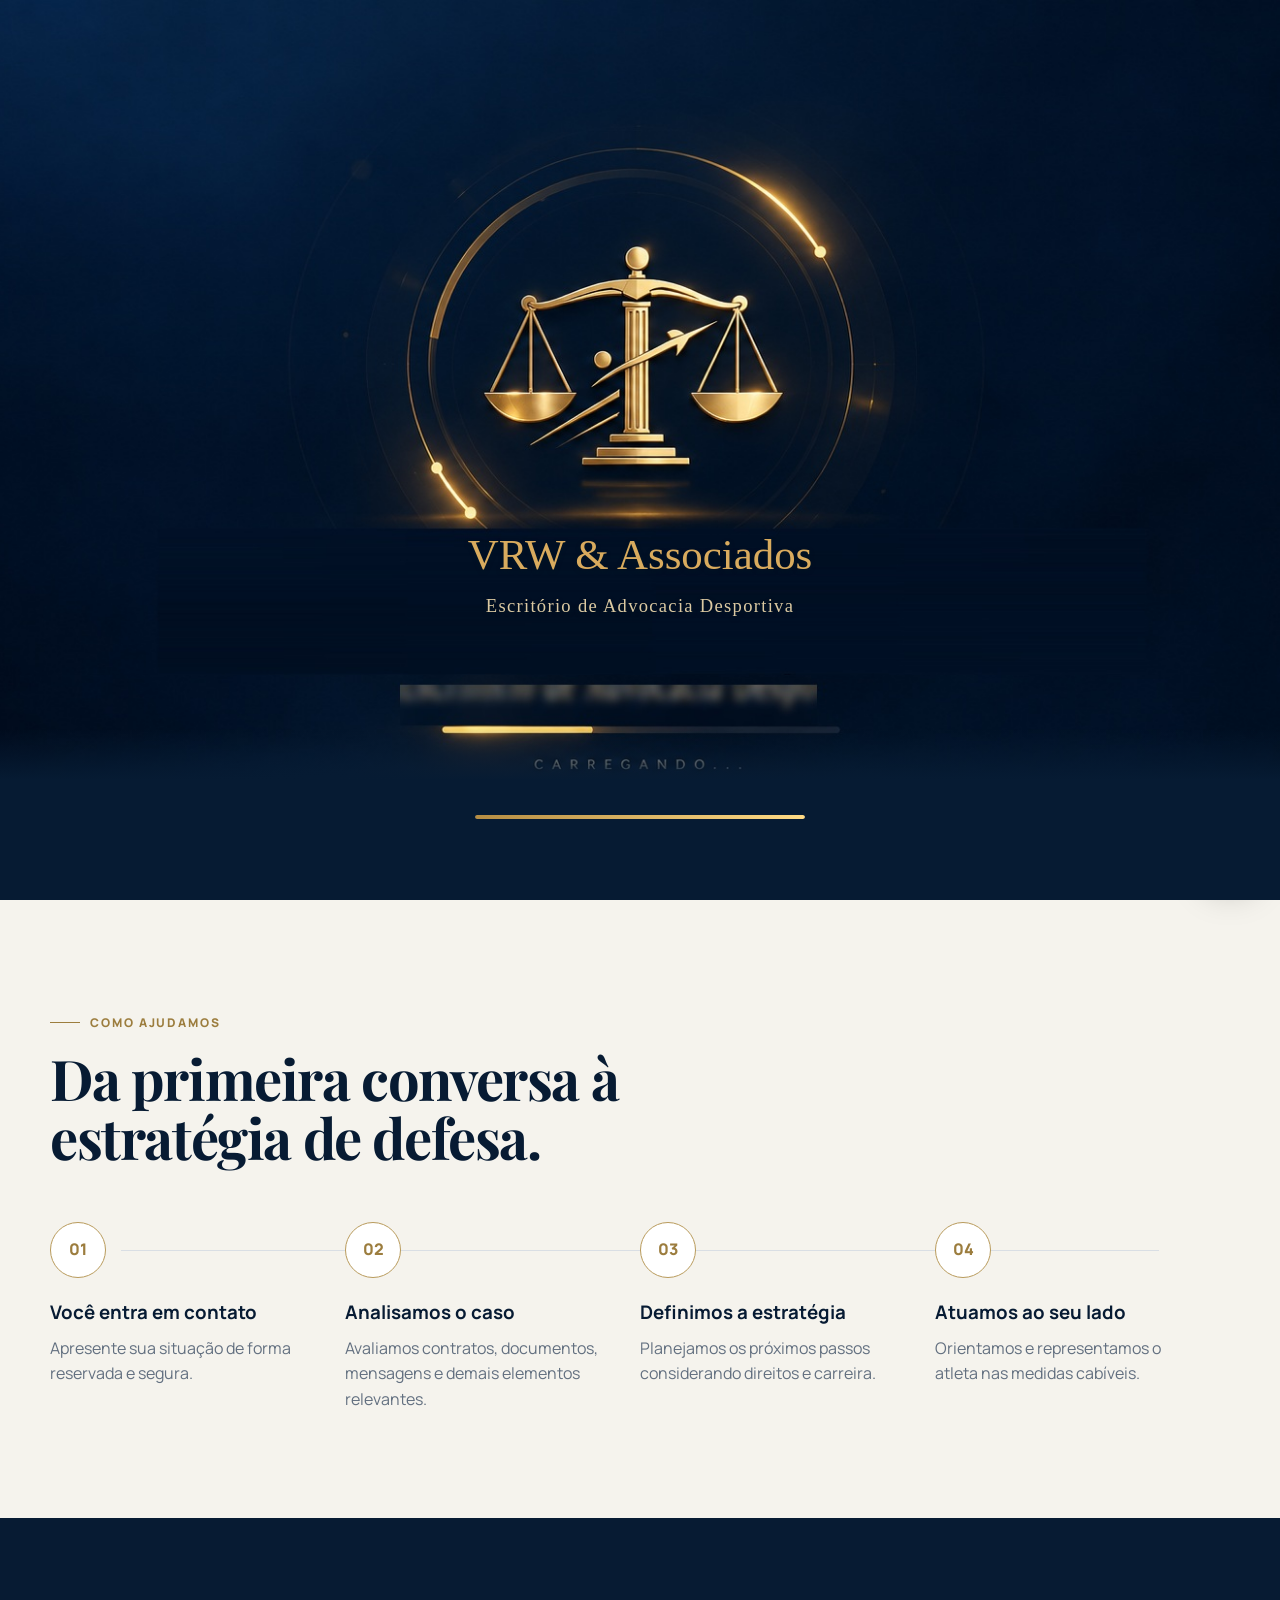
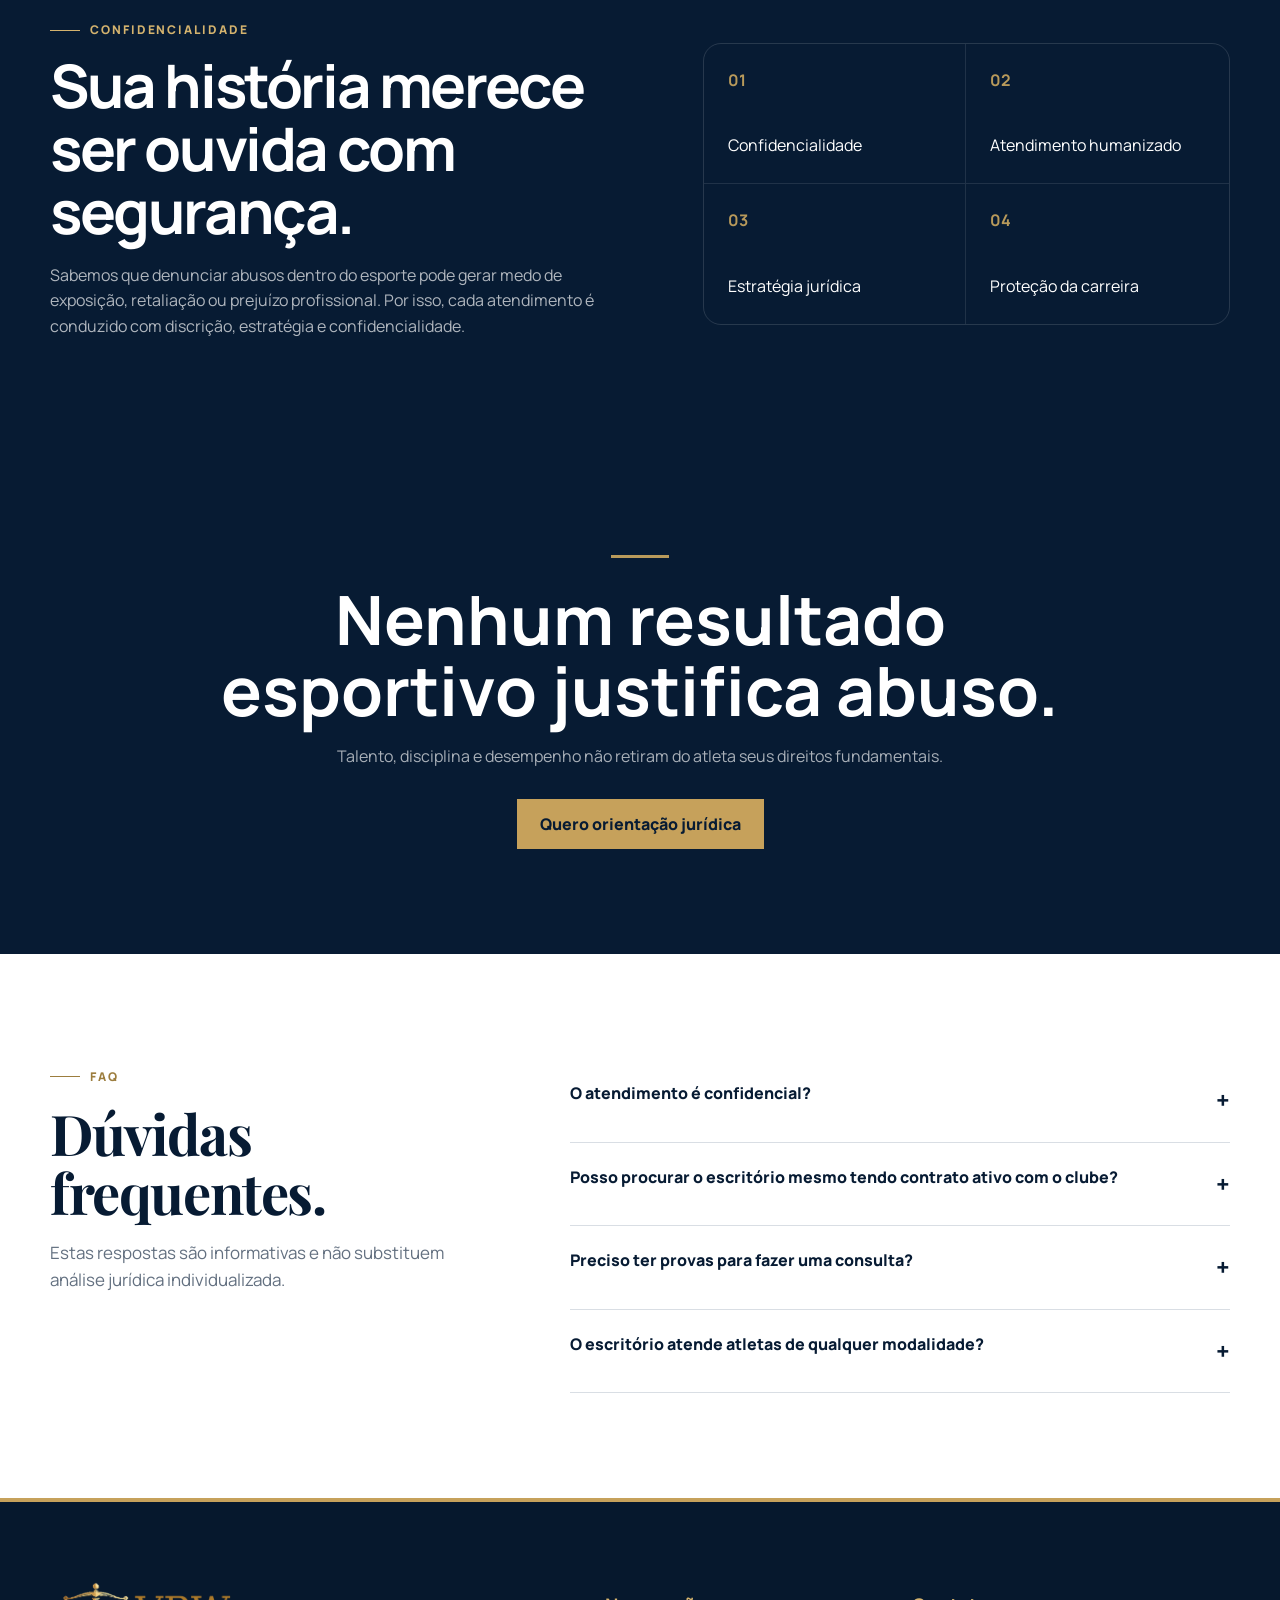
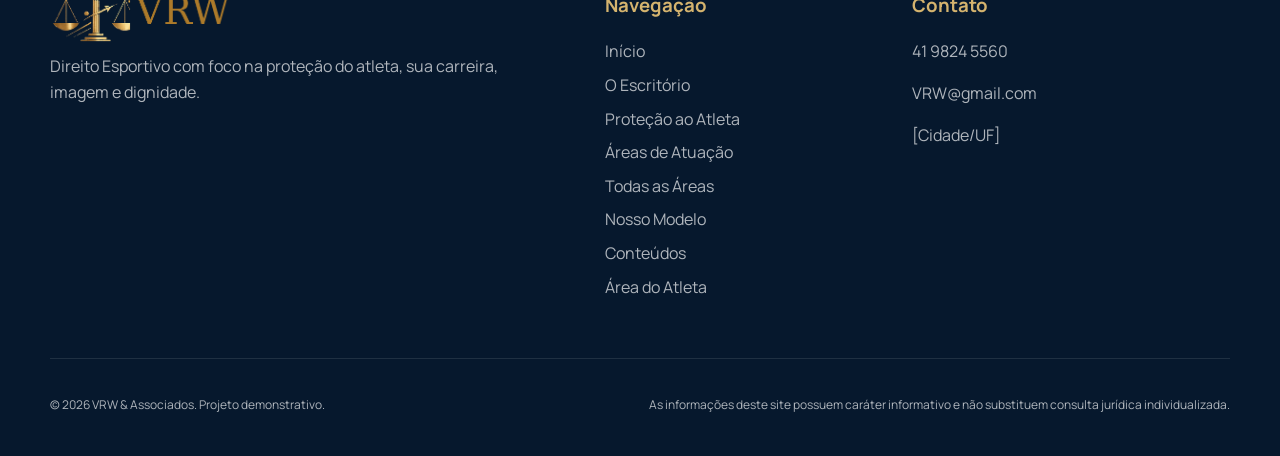
==== commit 6d2cf266: "Add files via upload" ====
--- a/index.html
+++ b/index.html
@@ -138,7 +138,7 @@
     
   </main>
 
-  <a class="whatsapp-float" href="contato.html" aria-label="Fale com nossa equipe pelo WhatsApp" title="Fale com nossa equipe">WA</a>
+  <a class="whatsapp-float" href="https://wa.me/554198245560" target="_blank" rel="noopener noreferrer" aria-label="Fale com nossa equipe pelo WhatsApp" title="Fale com nossa equipe">WA</a>
 
   <footer class="site-footer">
     <div class="container footer-grid">
@@ -162,8 +162,8 @@
       </div>
       <div>
         <h3>Contato</h3>
-        <p>(11) 98765-4321</p>
-        <p>contato@victoriajuris.com.br</p>
+        <p><a href="tel:+554198245560">41 9824 5560</a></p>
+        <p><a href="mailto:VRW@gmail.com">VRW@gmail.com</a></p>
         <p>[Cidade/UF]</p>
       </div>
     </div>
--- a/style.css
+++ b/style.css
@@ -1469,3 +1469,15 @@
   .site-header .main-nav{display:none!important}
   .site-header .main-nav.open{display:flex!important}
 }
+
+/* V23: links de contato */
+.site-footer a[href^="tel:"],.site-footer a[href^="mailto:"]{color:inherit;text-decoration:none}.site-footer a[href^="tel:"]:hover,.site-footer a[href^="mailto:"]:hover,.contact-info a:hover{text-decoration:underline}
+
+/* V24: título da seção Atendimento em azul-marinho sobre fundo claro. */
+.contact-layout .contact-copy h2,
+.inner-page .contact-layout .contact-copy h2 {
+  color: #071b33 !important;
+}
+
+/* V25 — descrição da seção Atendimento legível no fundo claro */
+.contact-layout .contact-copy > p { color: #52657b !important; }
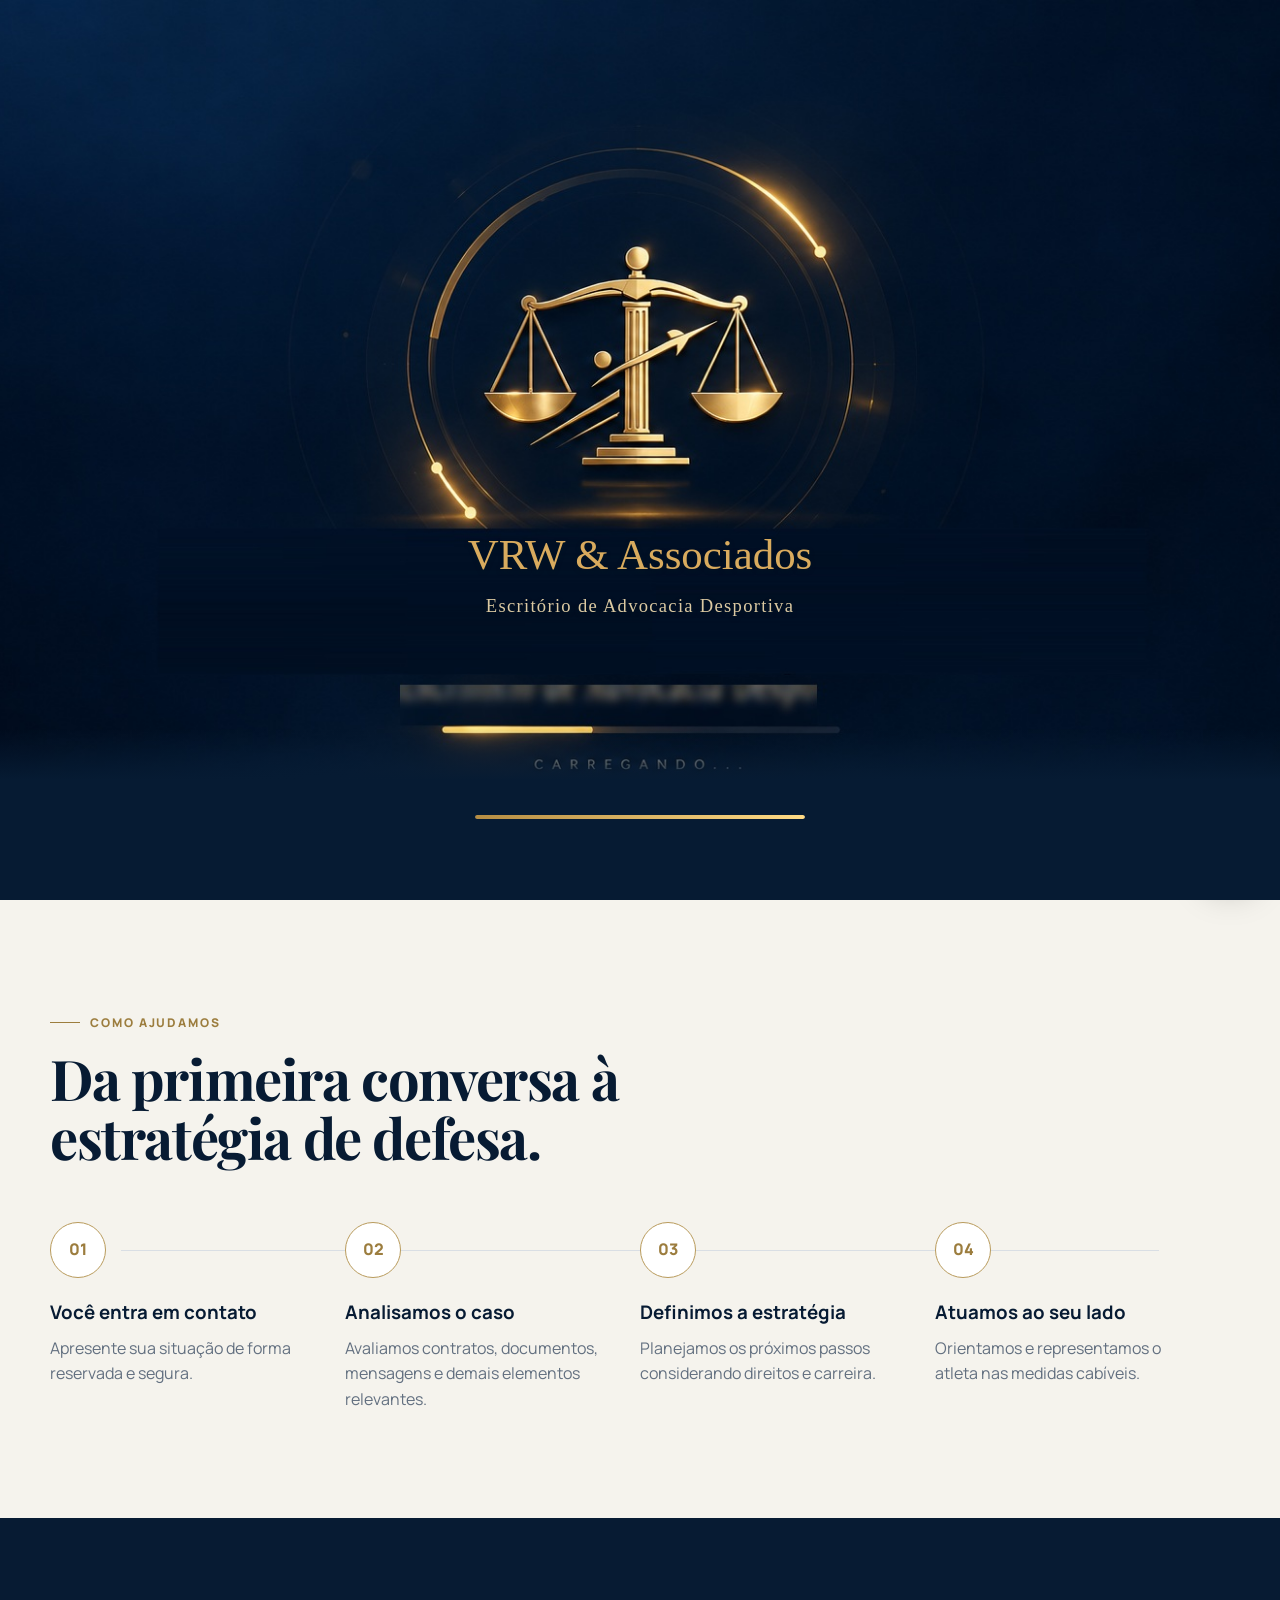
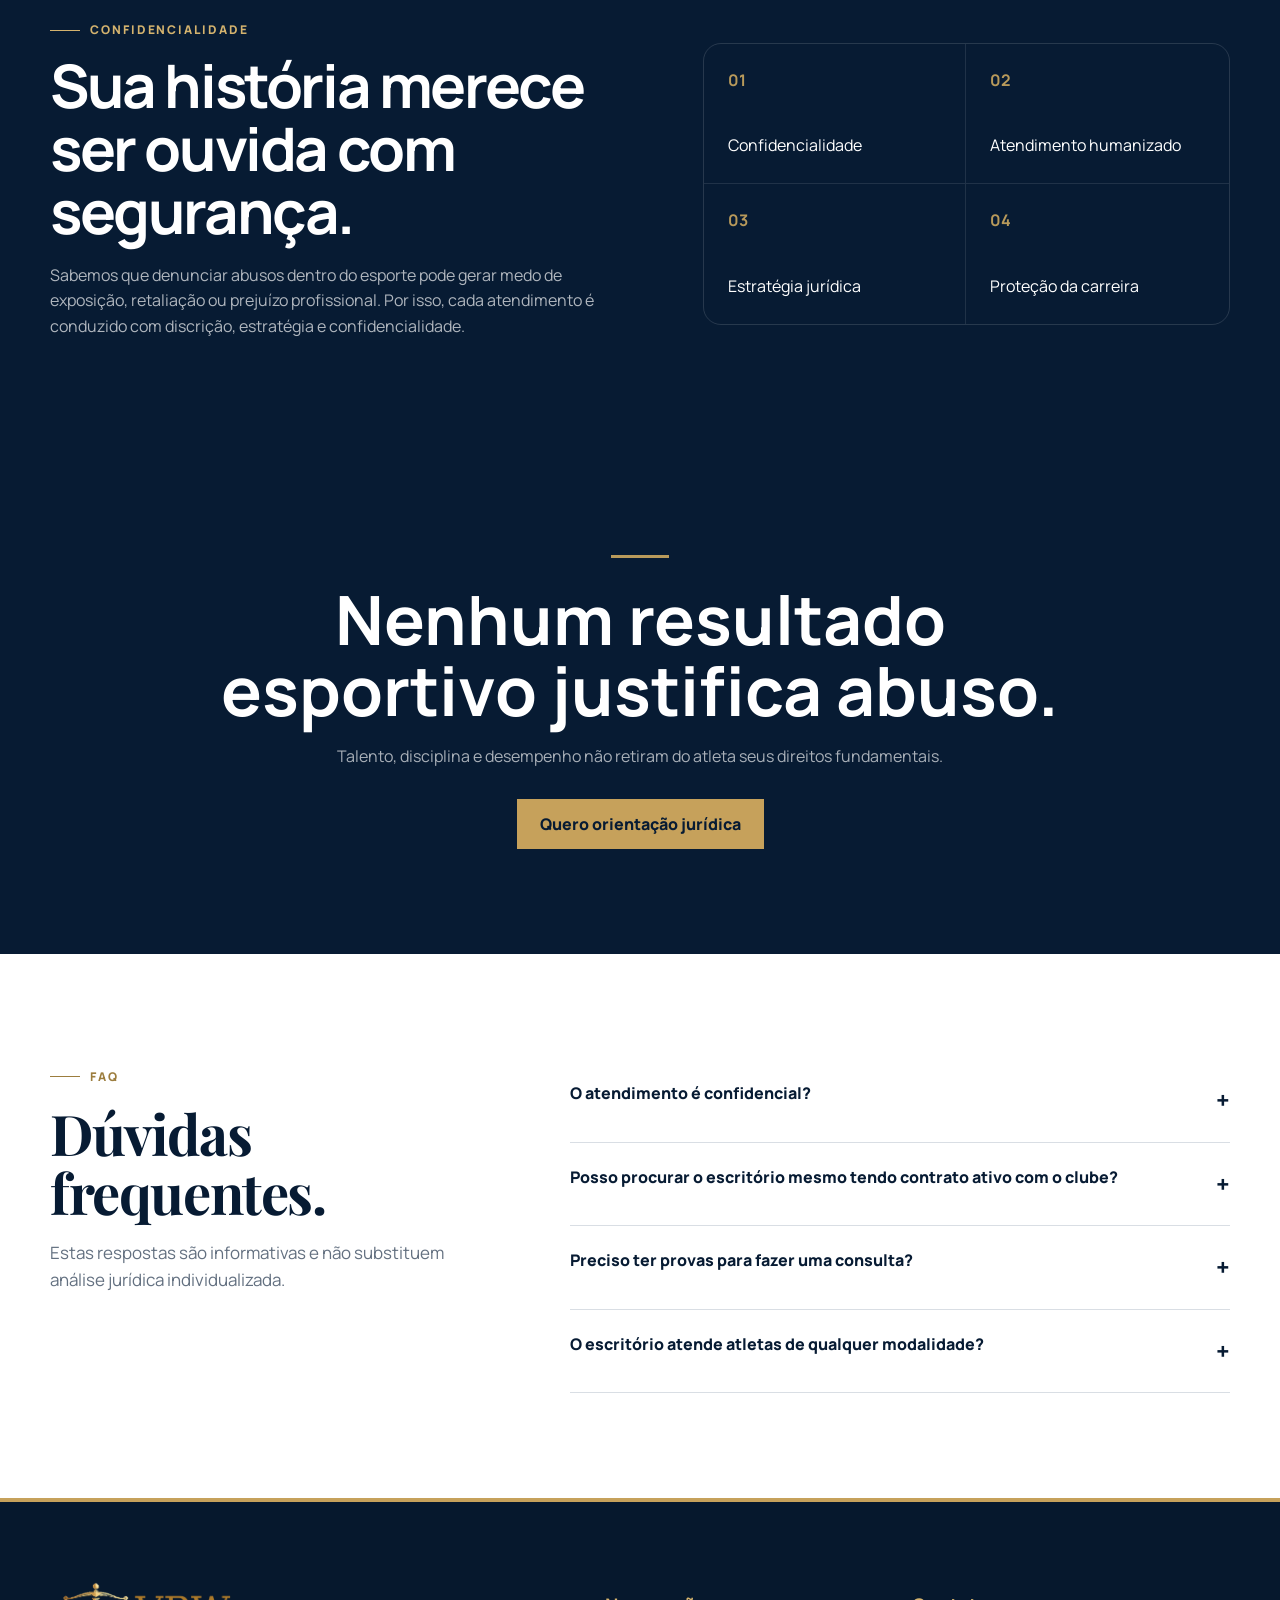
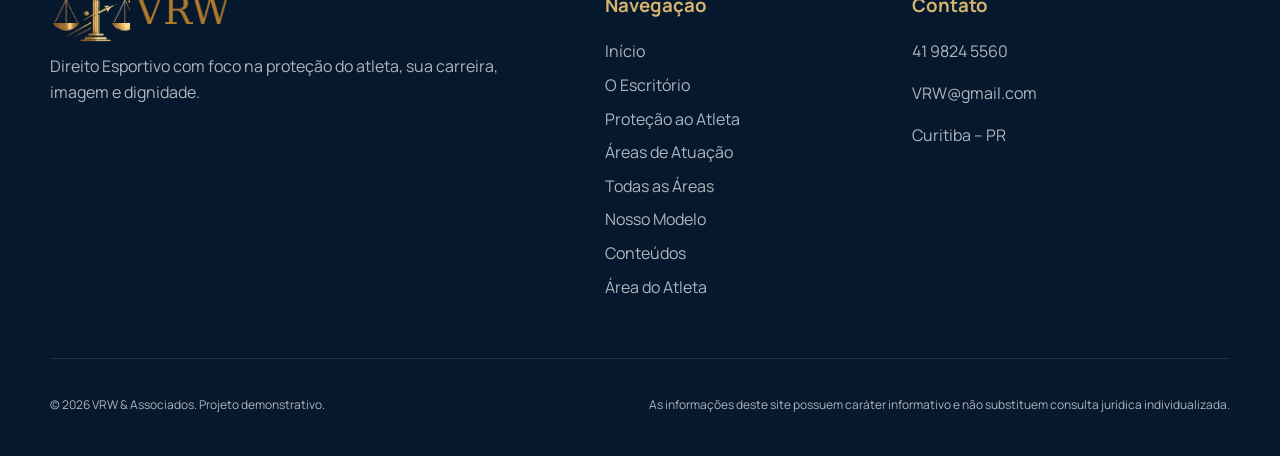
==== commit 36bc9b3a: "Add files via upload" ====
--- a/index.html
+++ b/index.html
@@ -164,7 +164,7 @@
         <h3>Contato</h3>
         <p><a href="tel:+554198245560">41 9824 5560</a></p>
         <p><a href="mailto:VRW@gmail.com">VRW@gmail.com</a></p>
-        <p>[Cidade/UF]</p>
+        <p>Curitiba – PR</p>
       </div>
     </div>
     <div class="container footer-bottom">
